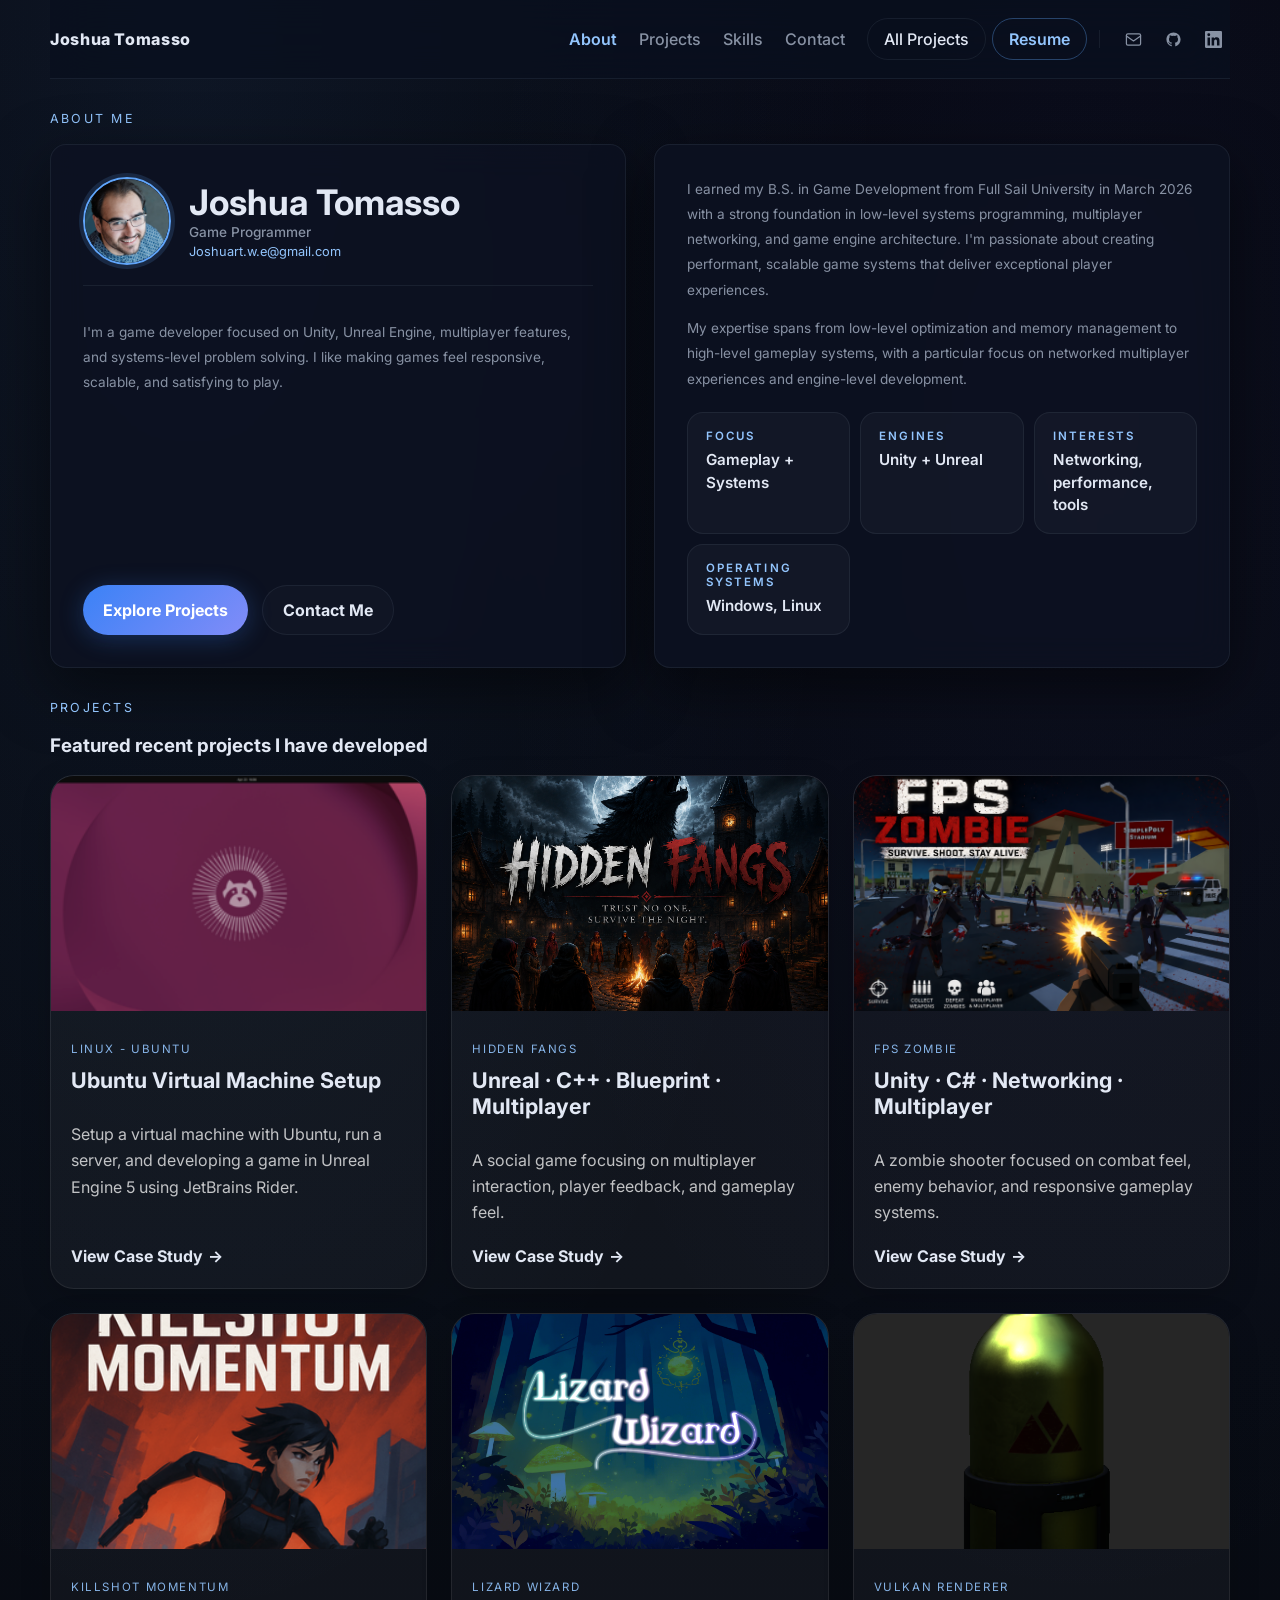
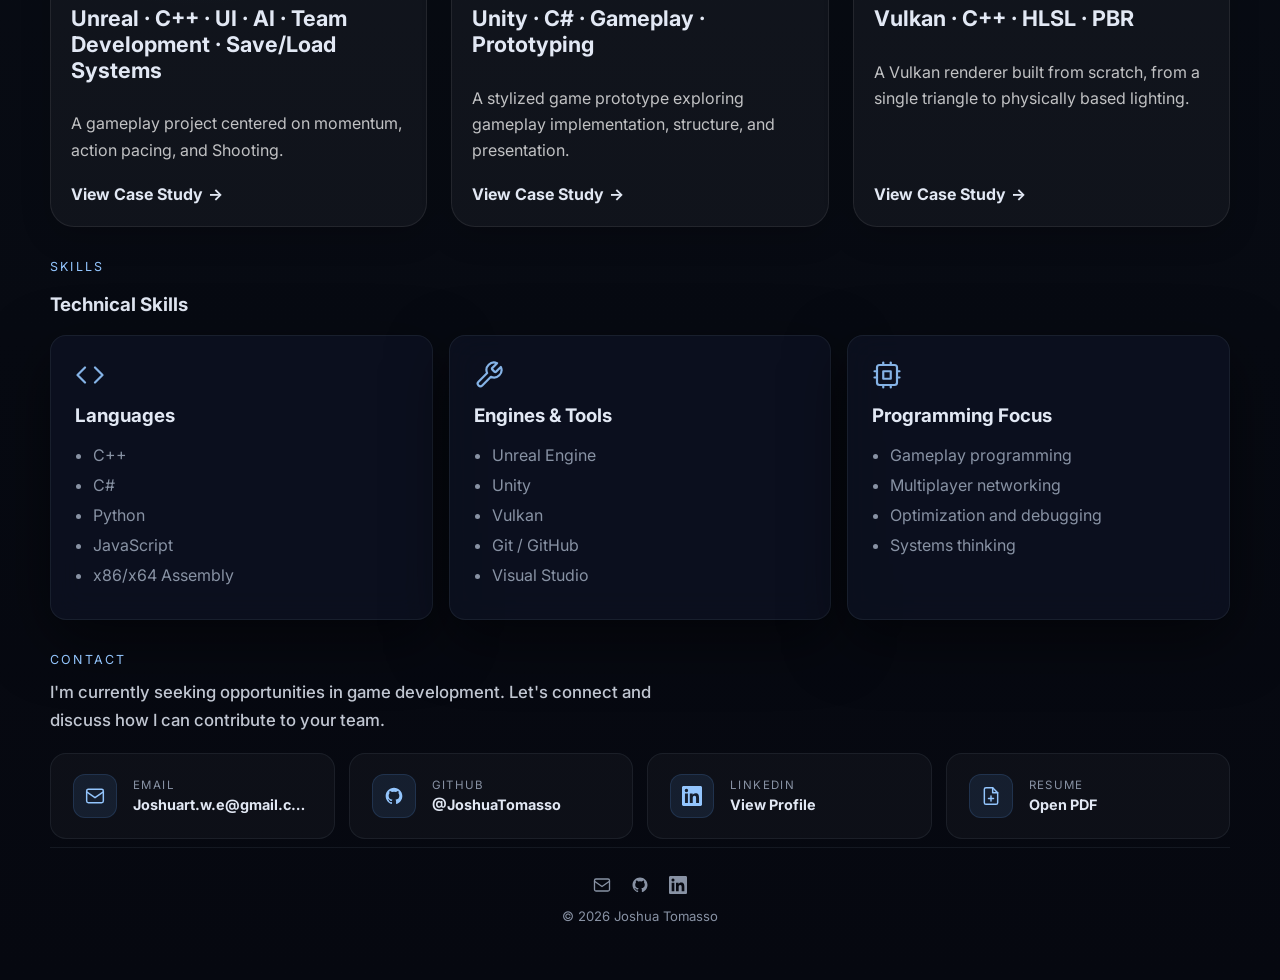
==== index.html @ 50a00159 "FPS Zombie Tag Fix" ====
<!DOCTYPE html>
<html lang="en">
<head>
  <meta charset="UTF-8" />
  <meta name="viewport" content="width=device-width, initial-scale=1.0" />
  <meta name="description" content="Joshua Tomasso — gameplay programmer focused on Unity, Unreal, multiplayer systems, and low-level game development." />
  <title>Joshua Tomasso | Game Programmer</title>
  <link rel="preconnect" href="https://fonts.googleapis.com">
  <link rel="preconnect" href="https://fonts.gstatic.com" crossorigin>
  <link href="https://fonts.googleapis.com/css2?family=Inter:wght@400;500;600;700;800&display=swap" rel="stylesheet">
  <link rel="stylesheet" href="style.css" />
</head>
<body>
  <div class="site-shell">
    <header class="topbar">
      <a class="brand" href="index.html">Joshua Tomasso</a>
      <button class="menu-toggle" type="button" aria-label="Open navigation" aria-expanded="false">☰</button>
      <div class="topbar-right">
        <nav class="nav" aria-label="Main navigation">
          <a href="#about">About</a>
          <a href="#projects">Projects</a>
          <a href="#skills">Skills</a>
          <a href="#contact">Contact</a>
          <a class="nav-pill" href="projects/index.html">All Projects</a>
        </nav>
        <button class="nav-pill resume-btn" id="resume-btn" type="button">Resume</button>
        <div class="topbar-divider"></div>
        <div class="topbar-social">
          <a class="topbar-social-link" href="mailto:Joshuart.w.e@gmail.com" aria-label="Email">
            <svg xmlns="http://www.w3.org/2000/svg" viewBox="0 0 24 24" fill="none" stroke="currentColor" stroke-width="1.75" stroke-linecap="round" stroke-linejoin="round"><rect x="2" y="4" width="20" height="16" rx="2"/><path d="m2 7 10 7 10-7"/></svg>
          </a>
          <a class="topbar-social-link" href="https://github.com/JoshuaTomasso" target="_blank" rel="noreferrer" aria-label="GitHub">
            <svg xmlns="http://www.w3.org/2000/svg" viewBox="0 0 24 24" fill="currentColor"><path d="M12 2C6.477 2 2 6.477 2 12c0 4.418 2.865 8.166 6.839 9.489.5.092.682-.217.682-.482 0-.237-.009-.868-.013-1.703-2.782.604-3.369-1.342-3.369-1.342-.454-1.154-1.11-1.462-1.11-1.462-.908-.62.069-.608.069-.608 1.003.07 1.531 1.03 1.531 1.03.892 1.529 2.341 1.087 2.91.832.092-.647.35-1.088.636-1.338-2.22-.253-4.555-1.11-4.555-4.943 0-1.091.39-1.984 1.029-2.683-.103-.253-.446-1.27.098-2.647 0 0 .84-.269 2.75 1.025A9.578 9.578 0 0 1 12 6.836a9.59 9.59 0 0 1 2.504.337c1.909-1.294 2.747-1.025 2.747-1.025.546 1.377.203 2.394.1 2.647.64.699 1.028 1.592 1.028 2.683 0 3.842-2.339 4.687-4.566 4.935.359.309.678.919.678 1.852 0 1.336-.012 2.415-.012 2.743 0 .267.18.579.688.481C19.138 20.163 22 16.418 22 12c0-5.523-4.477-10-10-10z"/></svg>
          </a>
          <a class="topbar-social-link" href="https://linkedin.com/in/joshua-tomasso-b73726334" target="_blank" rel="noreferrer" aria-label="LinkedIn">
            <svg xmlns="http://www.w3.org/2000/svg" viewBox="0 0 24 24" fill="currentColor"><path d="M20.447 20.452h-3.554v-5.569c0-1.328-.027-3.037-1.852-3.037-1.853 0-2.136 1.445-2.136 2.939v5.667H9.351V9h3.414v1.561h.046c.477-.9 1.637-1.85 3.37-1.85 3.601 0 4.267 2.37 4.267 5.455v6.286zM5.337 7.433a2.062 2.062 0 0 1-2.063-2.065 2.064 2.064 0 1 1 2.063 2.065zm1.782 13.019H3.555V9h3.564v11.452zM22.225 0H1.771C.792 0 0 .774 0 1.729v20.542C0 23.227.792 24 1.771 24h20.451C23.2 24 24 23.227 24 22.271V1.729C24 .774 23.2 0 22.222 0h.003z"/></svg>
          </a>
        </div>
      </div>
    </header>

    <main>
          
    <section class="section" id="about">
      <div class="section-heading reveal">
        <p class="eyebrow">About Me</p>
      </div>

      <div class="intro-grid">
      <div class="hero-copy reveal">
        <div class="about-identity">
          <img
            src="Images/portfolioPic_jtomasso.png"
            alt="Joshua Tomasso"
            class="about-photo"
          />
          <div class="about-name">
            <h1>Joshua Tomasso</h1>
            <p class="about-title">Game Programmer</p>
            <a class="about-email" href="mailto:Joshuart.w.e@gmail.com">Joshuart.w.e@gmail.com</a>
          </div>
        </div>

        <p class="hero-text">
          I'm a game developer focused on Unity, Unreal Engine,
          multiplayer features, and systems-level problem solving. I like making
          games feel responsive, scalable, and satisfying to play.
        </p>

        <div class="hero-actions">
          <a class="button button-primary" href="projects/index.html">Explore Projects</a>
          <a class="button button-secondary" href="#contact">Contact Me</a>
        </div>
      </div>

      <div class="intro-card reveal reveal-delay-1">
          <p>
              I earned my B.S. in Game Development from Full Sail University in March 2026
              with a strong foundation in low-level systems programming,
              multiplayer networking, and game engine architecture. I'm 
              passionate about creating performant, scalable game systems
              that deliver exceptional player experiences.
          </p>

        <p>
          My expertise spans from low-level optimization and memory management to
          high-level gameplay systems, with a particular focus on networked
          multiplayer experiences and engine-level development.
        </p>

        <div class="stats-grid">
            <div class="hero-stat">
                <span>Focus</span>
                <strong>Gameplay + Systems</strong>
            </div>
            <div class="hero-stat">
                <span>Engines</span>
                <strong>Unity + Unreal</strong>
            </div>
            <div class="hero-stat">
                <span>Interests</span>
                <strong>Networking, performance, tools</strong>
            </div>
            <div class="hero-stat">
                <span>Operating Systems</span>
                <strong>Windows, Linux</strong>
            </div>
        </div>
      </div>
      </div>
    </section>

<section class="section" id="projects">
  <div class="section-heading reveal">
    <p class="eyebrow">Projects</p>
    <h3>Featured recent projects I have developed</h3>
  </div>

  <div class="project-card-grid">
      <article class="project-card reveal reveal-delay-3">
          <a class="project-card-image" href="projects/Linux.html">
              <img src="Images/Ubuntu_desktop.png" alt="Linux project preview">
          </a>

          <div class="project-card-body">
              <p class="project-card-kicker">Linux - Ubuntu</p>
              <h3><a href="projects/Linux.html">Ubuntu Virtual Machine Setup</a></h3>
              <p>
                  Setup a virtual machine with Ubuntu, run a server, and developing a game in Unreal Engine 5 using JetBrains Rider.
              </p>

              <div class="project-card-actions">
                  <a class="text-link" href="projects/Linux.html">View Case Study</a>
              </div>
          </div>
      </article>
      <article class="project-card reveal reveal-delay-3">
          <a class="project-card-image" href="projects/hidden-fangs.html">
              <img src="Images/HiddenFang_CoverImage.png" alt="Hidden Fangs project preview">
          </a>

          <div class="project-card-body">
              <p class="project-card-kicker">Hidden Fangs</p>
              <h3><a href="projects/hidden-fangs.html">Unreal · C++ · Blueprint · Multiplayer</a></h3>
              <p>
                  A social game focusing on multiplayer interaction, player feedback, and gameplay feel.
              </p>

              <div class="project-card-actions">
                  <a class="text-link" href="projects/hidden-fangs.html">View Case Study</a>
              </div>
          </div>
      </article>
      <article class="project-card reveal">
          <a class="project-card-image" href="projects/fpszombie.html">
              <img src="../Images/FPSZombie.png"
                   data-still="../Images/FPSZombie.png"
                   data-gif="../Images/FPSZombieGameplayGif.gif"
                   alt="FPS Zombie project preview"
                   class="hover-gif">
          </a>

          <div class="project-card-body">
              <p class="project-card-kicker">FPS Zombie</p>
              <h3><a href="projects/fpszombie.html">Unity · C# · Networking · Multiplayer</a></h3>
              <p>
                  A zombie shooter focused on combat feel, enemy behavior, and responsive gameplay systems.
              </p>

              <div class="project-card-actions">
                  <a class="text-link" href="projects/fpszombie.html">View Case Study</a>
              </div>
          </div>
      </article>

      <article class="project-card reveal reveal-delay-1">
          <a class="project-card-image" href="projects/killshot-momentum.html">
              <img src="../Images/KillshotMomentum.png"
                   data-still="../Images/KillshotMomentum.png"
                   data-gif="../Images/KillshotMomentumGameplayGif.gif"
                   alt="Killshot Momentum project preview"
                   class="hover-gif">
          </a>
          <div class="project-card-body">
              <p class="project-card-kicker">Killshot Momentum</p>
              <h3><a href="projects/killshot-momentum.html">Unreal · C++ · UI · AI · Team Development · Save/Load Systems</a></h3>
              <p>
                  A gameplay project centered on momentum, action pacing, and Shooting.
              </p>

              <div class="project-card-actions">
                  <a class="text-link" href="projects/killshot-momentum.html">View Case Study</a>
              </div>
          </div>
      </article>
      <article class="project-card reveal reveal-delay-2">
          <a class="project-card-image" href="projects/lizard-wizard.html">
              <img src="../Images/LizardWizard.png"
                   data-still="../Images/LizardWizard.png"
                   data-gif="../Images/LizardWizardGameplayGif.gif"
                   alt="Lizard Wizard project preview"
                   class="hover-gif">
          </a>

          <div class="project-card-body">
              <p class="project-card-kicker">Lizard Wizard</p>
              <h3><a href="projects/lizard-wizard.html">Unity · C# · Gameplay · Prototyping</a></h3>
              <p>
                  A stylized game prototype exploring gameplay implementation, structure, and presentation.
              </p>

              <div class="project-card-actions">
                  <a class="text-link" href="projects/lizard-wizard.html">View Case Study</a>
              </div>
          </div>
      </article>

      <article class="project-card reveal reveal-delay-2">
          <a class="project-card-image" href="projects/3DCC.html">
              <img src="../Images/3DCC.png"
                   data-still="../Images/3DCC.png"
                   alt="Vulkan Renderer project preview"
                   class="hover-gif">
          </a>

          <div class="project-card-body">
              <p class="project-card-kicker">Vulkan Renderer</p>
              <h3><a href="projects/3DCC.html">Vulkan · C++ · HLSL · PBR</a></h3>
              <p>
                  A Vulkan renderer built from scratch, from a single triangle to physically based lighting.
              </p>

              <div class="project-card-actions">
                  <a class="text-link" href="projects/3DCC.html">View Case Study</a>
              </div>
          </div>
      </article>
  </div>
</section>

      <section class="section" id="skills">
        <div class="section-heading reveal">
          <p class="eyebrow">Skills</p>
          <h3>Technical Skills</h3>
        </div>

        <div class="skill-grid">
          <article class="skill-card reveal">
            <svg class="skill-card-icon" xmlns="http://www.w3.org/2000/svg" viewBox="0 0 24 24" fill="none" stroke="currentColor" stroke-width="1.75" stroke-linecap="round" stroke-linejoin="round"><polyline points="16 18 22 12 16 6"/><polyline points="8 6 2 12 8 18"/></svg>
            <h3>Languages</h3>
            <ul>
              <li>C++</li>
              <li>C#</li>
              <li>Python</li>
              <li>JavaScript</li>
              <li>x86/x64 Assembly</li>
            </ul>
          </article>
          <article class="skill-card reveal reveal-delay-1"><svg class="skill-card-icon" xmlns="http://www.w3.org/2000/svg" viewBox="0 0 24 24" fill="none" stroke="currentColor" stroke-width="1.75" stroke-linecap="round" stroke-linejoin="round"><path d="M14.7 6.3a1 1 0 0 0 0 1.4l1.6 1.6a1 1 0 0 0 1.4 0l3.77-3.77a6 6 0 0 1-7.94 7.94l-6.91 6.91a2.12 2.12 0 0 1-3-3l6.91-6.91a6 6 0 0 1 7.94-7.94l-3.76 3.76z"/></svg>            <h3>Engines & Tools</h3>
            <ul>
              <li>Unreal Engine</li>
              <li>Unity</li>
              <li>Vulkan</li>
              <li>Git / GitHub</li>
              <li>Visual Studio</li>
            </ul>
          </article>
          <article class="skill-card reveal reveal-delay-2">
            <svg class="skill-card-icon" xmlns="http://www.w3.org/2000/svg" viewBox="0 0 24 24" fill="none" stroke="currentColor" stroke-width="1.75" stroke-linecap="round" stroke-linejoin="round"><rect x="4" y="4" width="16" height="16" rx="2"/><rect x="9" y="9" width="6" height="6"/><line x1="9" y1="2" x2="9" y2="4"/><line x1="15" y1="2" x2="15" y2="4"/><line x1="9" y1="20" x2="9" y2="22"/><line x1="15" y1="20" x2="15" y2="22"/><line x1="20" y1="9" x2="22" y2="9"/><line x1="20" y1="14" x2="22" y2="14"/><line x1="2" y1="9" x2="4" y2="9"/><line x1="2" y1="14" x2="4" y2="14"/></svg>
            <h3>Programming Focus</h3>
            <ul>
              <li>Gameplay programming</li>
              <li>Multiplayer networking</li>
              <li>Optimization and debugging</li>
              <li>Systems thinking</li>
            </ul>
          </article>
        </div>
      </section>

      <section class="section contact-panel" id="contact">
        <div class="section-heading reveal">
          <p class="eyebrow">Contact</p>
          <p class="contact-tagline">I'm currently seeking opportunities in game development. Let's connect and discuss how I can contribute to your team.</p>
        </div>
        <div class="contact-grid reveal reveal-delay-1">
          <a class="contact-card" href="mailto:Joshuart.w.e@gmail.com">
            <div class="contact-icon-wrap">
              <svg class="contact-icon" xmlns="http://www.w3.org/2000/svg" viewBox="0 0 24 24" fill="none" stroke="currentColor" stroke-width="1.75" stroke-linecap="round" stroke-linejoin="round"><rect x="2" y="4" width="20" height="16" rx="2"/><path d="m2 7 10 7 10-7"/></svg>
            </div>
            <div class="contact-card-text">
              <span>Email</span>
              <strong>Joshuart.w.e@gmail.com</strong>
            </div>
          </a>
          <a class="contact-card" href="https://github.com/JoshuaTomasso" target="_blank" rel="noreferrer">
            <div class="contact-icon-wrap">
              <svg class="contact-icon" xmlns="http://www.w3.org/2000/svg" viewBox="0 0 24 24" fill="currentColor"><path d="M12 2C6.477 2 2 6.477 2 12c0 4.418 2.865 8.166 6.839 9.489.5.092.682-.217.682-.482 0-.237-.009-.868-.013-1.703-2.782.604-3.369-1.342-3.369-1.342-.454-1.154-1.11-1.462-1.11-1.462-.908-.62.069-.608.069-.608 1.003.07 1.531 1.03 1.531 1.03.892 1.529 2.341 1.087 2.91.832.092-.647.35-1.088.636-1.338-2.22-.253-4.555-1.11-4.555-4.943 0-1.091.39-1.984 1.029-2.683-.103-.253-.446-1.27.098-2.647 0 0 .84-.269 2.75 1.025A9.578 9.578 0 0 1 12 6.836a9.59 9.59 0 0 1 2.504.337c1.909-1.294 2.747-1.025 2.747-1.025.546 1.377.203 2.394.1 2.647.64.699 1.028 1.592 1.028 2.683 0 3.842-2.339 4.687-4.566 4.935.359.309.678.919.678 1.852 0 1.336-.012 2.415-.012 2.743 0 .267.18.579.688.481C19.138 20.163 22 16.418 22 12c0-5.523-4.477-10-10-10z"/></svg>
            </div>
            <div class="contact-card-text">
              <span>GitHub</span>
              <strong>@JoshuaTomasso</strong>
            </div>
          </a>
          <a class="contact-card" href="https://linkedin.com/in/joshua-tomasso-b73726334" target="_blank" rel="noreferrer">
            <div class="contact-icon-wrap">
              <svg class="contact-icon" xmlns="http://www.w3.org/2000/svg" viewBox="0 0 24 24" fill="currentColor"><path d="M20.447 20.452h-3.554v-5.569c0-1.328-.027-3.037-1.852-3.037-1.853 0-2.136 1.445-2.136 2.939v5.667H9.351V9h3.414v1.561h.046c.477-.9 1.637-1.85 3.37-1.85 3.601 0 4.267 2.37 4.267 5.455v6.286zM5.337 7.433a2.062 2.062 0 0 1-2.063-2.065 2.064 2.064 0 1 1 2.063 2.065zm1.782 13.019H3.555V9h3.564v11.452zM22.225 0H1.771C.792 0 0 .774 0 1.729v20.542C0 23.227.792 24 1.771 24h20.451C23.2 24 24 23.227 24 22.271V1.729C24 .774 23.2 0 22.222 0h.003z"/></svg>
            </div>
            <div class="contact-card-text">
              <span>LinkedIn</span>
              <strong>View Profile</strong>
            </div>
          </a>
          <a class="contact-card" href="Resume.pdf" target="_blank" rel="noreferrer">
            <div class="contact-icon-wrap">
              <svg class="contact-icon" xmlns="http://www.w3.org/2000/svg" viewBox="0 0 24 24" fill="none" stroke="currentColor" stroke-width="1.75" stroke-linecap="round" stroke-linejoin="round"><path d="M14 2H6a2 2 0 0 0-2 2v16a2 2 0 0 0 2 2h12a2 2 0 0 0 2-2V8z"/><polyline points="14 2 14 8 20 8"/><line x1="12" y1="18" x2="12" y2="12"/><line x1="9" y1="15" x2="15" y2="15"/></svg>
            </div>
            <div class="contact-card-text">
              <span>Resume</span>
              <strong>Open PDF</strong>
            </div>
          </a>
        </div>
      </section>
    </main>

    <footer class="footer">
      <div class="footer-links">
        <a class="footer-link" href="mailto:Joshuart.w.e@gmail.com" aria-label="Email">
          <svg xmlns="http://www.w3.org/2000/svg" viewBox="0 0 24 24" fill="none" stroke="currentColor" stroke-width="1.75" stroke-linecap="round" stroke-linejoin="round"><rect x="2" y="4" width="20" height="16" rx="2"/><path d="m2 7 10 7 10-7"/></svg>
        </a>
        <a class="footer-link" href="https://github.com/JoshuaTomasso" target="_blank" rel="noreferrer" aria-label="GitHub">
          <svg xmlns="http://www.w3.org/2000/svg" viewBox="0 0 24 24" fill="currentColor"><path d="M12 2C6.477 2 2 6.477 2 12c0 4.418 2.865 8.166 6.839 9.489.5.092.682-.217.682-.482 0-.237-.009-.868-.013-1.703-2.782.604-3.369-1.342-3.369-1.342-.454-1.154-1.11-1.462-1.11-1.462-.908-.62.069-.608.069-.608 1.003.07 1.531 1.03 1.531 1.03.892 1.529 2.341 1.087 2.91.832.092-.647.35-1.088.636-1.338-2.22-.253-4.555-1.11-4.555-4.943 0-1.091.39-1.984 1.029-2.683-.103-.253-.446-1.27.098-2.647 0 0 .84-.269 2.75 1.025A9.578 9.578 0 0 1 12 6.836a9.59 9.59 0 0 1 2.504.337c1.909-1.294 2.747-1.025 2.747-1.025.546 1.377.203 2.394.1 2.647.64.699 1.028 1.592 1.028 2.683 0 3.842-2.339 4.687-4.566 4.935.359.309.678.919.678 1.852 0 1.336-.012 2.415-.012 2.743 0 .267.18.579.688.481C19.138 20.163 22 16.418 22 12c0-5.523-4.477-10-10-10z"/></svg>
        </a>
        <a class="footer-link" href="https://linkedin.com/in/joshua-tomasso-b73726334" target="_blank" rel="noreferrer" aria-label="LinkedIn">
          <svg xmlns="http://www.w3.org/2000/svg" viewBox="0 0 24 24" fill="currentColor"><path d="M20.447 20.452h-3.554v-5.569c0-1.328-.027-3.037-1.852-3.037-1.853 0-2.136 1.445-2.136 2.939v5.667H9.351V9h3.414v1.561h.046c.477-.9 1.637-1.85 3.37-1.85 3.601 0 4.267 2.37 4.267 5.455v6.286zM5.337 7.433a2.062 2.062 0 0 1-2.063-2.065 2.064 2.064 0 1 1 2.063 2.065zm1.782 13.019H3.555V9h3.564v11.452zM22.225 0H1.771C.792 0 0 .774 0 1.729v20.542C0 23.227.792 24 1.771 24h20.451C23.2 24 24 23.227 24 22.271V1.729C24 .774 23.2 0 22.222 0h.003z"/></svg>
        </a>
      </div>
      <p>© 2026 Joshua Tomasso</p>
    </footer>
  </div>

  <div class="project-modal-overlay" id="project-modal-overlay" role="dialog" aria-modal="true" aria-label="Project details">
    <div class="project-modal" id="project-modal">
      <div class="project-modal-header">
        <button class="project-modal-close" id="project-modal-close" aria-label="Close project details">✕</button>
      </div>
      <iframe class="project-modal-frame" id="project-modal-frame" title="Project details" src="about:blank"></iframe>
    </div>
  </div>

  <script src="script.js"></script>
</body>
</html>
---- style.css ----
:root {
  --bg: #080c14;
  --bg-soft: #0d1220;
  --panel: rgba(13, 18, 34, 0.82);
  --panel-solid: #0d1220;
  --line: rgba(148, 163, 184, 0.10);
  --text: #e2e8f4;
  --muted: #8892a4;
  --accent: #60a5fa;
  --accent-2: #93c5fd;
  --shadow: 0 20px 60px rgba(0, 0, 0, 0.50);
  --radius: 16px;
  --max: 1180px;
}

* { box-sizing: border-box; }
html {
  scroll-behavior: smooth;
  scroll-padding-top: 80px;
}
body {
  margin: 0;
  font-family: 'Inter', system-ui, -apple-system, BlinkMacSystemFont, 'Segoe UI', sans-serif;
  color: var(--text);
  background:
    radial-gradient(ellipse at 15% 0%, rgba(96, 165, 250, 0.09), transparent 45%),
    radial-gradient(ellipse at 85% 15%, rgba(99, 102, 241, 0.06), transparent 40%),
    linear-gradient(180deg, #060810 0%, #080c14 50%, #060810 100%);
}

a { color: inherit; }
img { max-width: 100%; display: block; }
pre {
  white-space: pre-wrap;
  word-break: break-word;
  margin: 0;
  padding: 1rem;
  background: rgba(255,255,255,0.04);
  border: 1px solid var(--line);
  border-radius: 18px;
  color: var(--accent-2);
}

.site-shell {
  width: min(calc(100% - 32px), var(--max));
  margin: 0 auto;
  padding-bottom: 48px;
}

.topbar {
  position: sticky;
  top: 0;
  z-index: 20;
  display: flex;
  align-items: center;
  justify-content: space-between;
  gap: 20px;
  padding: 18px 0;
  background: rgba(9, 16, 31, 0.80);
  backdrop-filter: blur(20px);
  border-bottom: 1px solid var(--line);
}

.topbar-right {
  display: flex;
  align-items: center;
  gap: 6px;
}

.topbar-divider {
  width: 1px;
  height: 18px;
  background: var(--line);
  margin: 0 6px;
}

.topbar-social {
  display: flex;
  align-items: center;
  gap: 6px;
  margin-left: 4px;
}

.topbar-social-link {
  display: flex;
  align-items: center;
  justify-content: center;
  width: 34px;
  height: 34px;
  border-radius: 8px;
  color: var(--muted);
  text-decoration: none;
  transition: color 0.2s ease, background 0.2s ease;
}

.topbar-social-link:hover {
  color: var(--accent-2);
  background: rgba(96, 165, 250, 0.08);
}

.topbar-social-link svg {
  width: 17px;
  height: 17px;
}

.brand {
  font-size: 1rem;
  font-weight: 800;
  text-decoration: none;
  letter-spacing: 0.04em;
}

.nav {
  display: flex;
  align-items: center;
  gap: 22px;
}

.nav a {
  text-decoration: none;
  color: var(--muted);
  font-weight: 500;
}

.nav a:hover { color: var(--text); }
.nav a.is-active {
  color: var(--accent-2);
  font-weight: 600;
}

.nav-pill,
.button,
.contact-card,
.project-list-card,
.text-link,
.back-link {
  transition: transform 0.2s ease, border-color 0.2s ease, background 0.2s ease, color 0.2s ease;
}

.nav-pill {
  border: 1px solid var(--line);
  padding: 10px 16px;
  border-radius: 999px;
  color: var(--text) !important;
  background: none;
  cursor: pointer;
  font-family: inherit;
  font-size: inherit;
}

.resume-btn {
  border-color: rgba(96, 165, 250, 0.35);
  color: var(--accent-2) !important;
  font-weight: 600;
}

.resume-btn:hover {
  border-color: var(--accent-2) !important;
  background: rgba(96, 165, 250, 0.08) !important;
}

.nav-pill:hover,
.button:hover,
.contact-card:hover,
.project-list-card:hover,
.text-link:hover,
.back-link:hover {
  transform: translateY(-2px);
}

.menu-toggle {
  display: none;
  border: 1px solid var(--line);
  color: var(--text);
  background: rgba(255,255,255,0.03);
  border-radius: 14px;
  padding: 10px 14px;
}

.section,
.project-hero,
.project-layout,
.page-hero,
.cards-grid {
  margin-top: 32px;
}

.hero {
  display: grid;
  grid-template-columns: 1.35fr 0.85fr;
  gap: 28px;
  min-height: 72vh;
  align-items: center;
}

.hero-copy,
.hero-panel,
.intro-card,
.project-feature,
.skill-card,
.project-list-card,
.project-sidebar,
.project-body,
.page-hero,
.cards-grid,
.project-hero,
.project-layout {
  background: var(--panel);
  border: 1px solid var(--line);
  border-radius: var(--radius);
  box-shadow: var(--shadow);
  backdrop-filter: blur(16px);
}

.hero-copy,
.hero-panel,
.intro-card,
.page-hero,
.project-hero,
.project-layout { padding: 32px; }

.hero h1,
.section-heading h2,
.page-hero h1,
.project-hero h1 {
  margin: 0;
  line-height: 1.02;
}

.hero h1 { font-size: clamp(3rem, 8vw, 5.5rem); max-width: 12ch; }
.hero-text,
.page-hero-copy,
.project-copy,
.project-description,
.intro-card p,
.content-block p,
.content-block li {
  color: var(--muted);
  font-size: 0.85rem;
  line-height: 1.85;
}

.eyebrow {
  margin: 0 0 12px;
  text-transform: uppercase;
  letter-spacing: 0.18em;
  font-size: 0.78rem;
  color: var(--accent-2);
}

.hero-actions,
.project-actions,
.tag-row,
.contact-grid,
.skill-grid,
.cards-grid,
.gallery-grid {
  display: flex;
  flex-wrap: wrap;
  gap: 14px;
}

.project-card-grid {
  display: grid;
  grid-template-columns: repeat( auto-fit, minmax(280px, 1fr) );
  gap: 1.5rem;
  align-items: stretch;
}

.project-card {
  display: flex;
  flex-direction: column;
  overflow: hidden;
  border-radius: 24px;
  background: rgba(255, 255, 255, 0.04);
  border: 1px solid rgba(255, 255, 255, 0.08);
  box-shadow: 0 10px 30px rgba(0, 0, 0, 0.18);
  transition: transform 0.25s ease, box-shadow 0.25s ease, border-color 0.25s ease;
  height: 100%;
}

.project-card:hover {
  transform: translateY(-6px);
  box-shadow: 0 18px 48px rgba(0, 0, 0, 0.32);
  border-color: rgba(96, 165, 250, 0.30);
}

.project-card-image {
  display: block;
  aspect-ratio: 16 / 10;
  overflow: hidden;
}

.project-card-image img {
  width: 100%;
  height: 100%;
  object-fit: cover;
  display: block;
  transition: transform 0.35s ease;
}

.project-card:hover .project-card-image img {
  transform: scale(1.04);
}

.project-card-body {
  display: flex;
  flex-direction: column;
  padding: 1.25rem 1.25rem 1.4rem;
  flex: 1;
}

.project-card-kicker {
  font-size: 0.72rem;
  text-transform: uppercase;
  letter-spacing: 0.14em;
  color: var(--accent-2);
  margin-bottom: 0.75rem;
  opacity: 0.9;
}

.project-card-body h3 {
  margin: 0 0 0.65rem;
  font-size: 1.35rem;
  line-height: 1.2;
}

.project-card-body h3 a {
  color: inherit;
  text-decoration: none;
}

.project-card-body p:last-of-type {
  color: rgba(255, 255, 255, 0.74);
  line-height: 1.65;
  margin-bottom: 1.25rem;
}

.project-card-actions {
  margin-top: auto;
}

.text-link {
  color: var(--accent-2);
  text-decoration: none;
  font-weight: 600;
  display: inline-flex;
  align-items: center;
  gap: 5px;
}

.text-link::after {
  content: "\2192";
  display: inline-block;
  transition: transform 0.2s ease;
}

.text-link:hover::after {
  transform: translateX(4px);
}

.button {
  text-decoration: none;
  padding: 14px 20px;
  border-radius: 999px;
  display: inline-flex;
  align-items: center;
  justify-content: center;
  font-weight: 700;
}

.button-primary {
  background: linear-gradient(135deg, #3b82f6 0%, #818cf8 100%);
  color: #ffffff;
  box-shadow: 0 4px 24px rgba(59, 130, 246, 0.28);
}

.button-primary:hover {
  box-shadow: 0 6px 28px rgba(59, 130, 246, 0.42);
}

.button-secondary:hover {
  border-color: rgba(96, 165, 250, 0.40);
  background: rgba(96, 165, 250, 0.06);
}

.button-secondary {
  border: 1px solid var(--line);
  background: rgba(255,255,255,0.02);
}

.hero-panel {
  display: grid;
  gap: 16px;
}

.hero-stat,
.sidebar-card {
  border: 1px solid var(--line);
  border-radius: 16px;
  padding: 16px 18px;
  background: rgba(255,255,255,0.03);
}

.hero-stat span,
.sidebar-card span {
  display: block;
  margin-bottom: 6px;
  font-size: 0.72rem;
  text-transform: uppercase;
  letter-spacing: 0.18em;
  color: var(--accent-2);
  font-weight: 600;
}

.hero-stat strong,
.sidebar-card strong {
  font-size: 0.95rem;
  line-height: 1.5;
  font-weight: 600;
}

.section-heading {
  margin-bottom: 18px;
  max-width: 760px;
}

.section-heading h2 { font-size: clamp(2rem, 4vw, 3.25rem); }
.intro-grid { display: grid; grid-template-columns: 1fr 1fr; gap: 28px; align-items: stretch; }
.intro-card { display: flex; flex-direction: column; }
.intro-card p { margin-top: 0; }
.intro-card p:last-of-type { margin-bottom: 0; }

/* About identity row */
.about-identity {
  display: flex;
  align-items: center;
  gap: 18px;
  margin-bottom: 20px;
  padding-bottom: 20px;
  border-bottom: 1px solid var(--line);
}

.about-photo {
  width: 88px;
  height: 88px;
  border-radius: 50%;
  object-fit: cover;
  object-position: center top;
  border: 2px solid var(--accent);
  box-shadow: 0 0 0 4px rgba(96, 165, 250, 0.15);
  flex-shrink: 0;
}

.about-name {
  display: flex;
  flex-direction: column;
  gap: 2px;
}

.about-title {
  margin: 0;
  font-size: 0.85rem;
  color: var(--muted);
  font-weight: 500;
}

.about-email {
  font-size: 0.8rem;
  color: var(--accent-2);
  text-decoration: none;
  margin-top: 2px;
}

.about-email:hover {
  text-decoration: underline;
}

.hero-copy h1 {
  margin: 0;
  font-size: clamp(1.6rem, 3vw, 2.2rem);
  line-height: 1.1;
}

/* Stats grid — 3-column horizontal */
.stats-grid {
  display: grid;
  grid-template-columns: repeat(3, 1fr);
  gap: 10px;
  margin-top: auto;
  padding-top: 20px;
}

.hero-copy { display: flex; flex-direction: column; }
.hero-copy .hero-text { flex: 1; }

.project-stack { display: grid; gap: 22px; }
.project-feature {
  padding: 22px;
  display: grid;
  grid-template-columns: 1fr 1fr;
  gap: 24px;
  align-items: center;
}
.project-image-link img,
.project-hero-image img,
.project-list-card img {
  border-radius: 20px;
  aspect-ratio: 16 / 10;
  object-fit: cover;
  border: 1px solid var(--line);
}
.project-index {
  margin: 0 0 8px;
  font-size: 0.82rem;
  color: var(--accent-2);
  letter-spacing: 0.18em;
}
.project-info h3,
.project-list-card h2 { margin: 0; font-size: clamp(1.8rem, 3vw, 2.6rem); }
.project-meta { color: var(--accent-2); margin: 10px 0 14px; }
.tag-row span {
  border: 1px solid rgba(96, 165, 250, 0.2);
  border-radius: 999px;
  padding: 6px 14px;
  font-size: 0.8rem;
  font-weight: 600;
  color: var(--accent-2);
  background: rgba(96, 165, 250, 0.06);
  letter-spacing: 0.03em;
}
.text-link,
.back-link {
  text-decoration: none;
  color: var(--text);
  font-weight: 700;
}

.skill-grid {
  display: grid;
  grid-template-columns: repeat(3, minmax(0, 1fr));
  gap: 16px;
}
.skill-card {
  padding: 24px;
  transition: border-color 0.25s ease, transform 0.25s ease;
}

.skill-card:hover {
  border-color: rgba(96, 165, 250, 0.25);
  transform: translateY(-3px);
}
.skill-card h3 { margin-top: 0; }

.skill-card-icon {
  width: 30px;
  height: 30px;
  color: var(--accent-2);
  display: block;
  margin-bottom: 14px;
  opacity: 0.9;
}
.skill-card ul,
.detail-list { padding-left: 18px; margin: 0; }
.skill-card li,
.detail-list li { margin-bottom: 10px; color: var(--muted); }

.contact-grid {
  display: grid;
  grid-template-columns: repeat(4, minmax(0, 1fr));
  gap: 14px;
}
.contact-card,
.project-list-card {
  text-decoration: none;
  border: 1px solid var(--line);
  border-radius: 16px;
  background: rgba(255,255,255,0.03);
  padding: 20px 22px;
}

.contact-card {
  display: flex;
  align-items: center;
  gap: 16px;
  position: relative;
  overflow: hidden;
}

.contact-card::after {
  content: "↗";
  position: absolute;
  top: 14px;
  right: 16px;
  font-size: 0.85rem;
  color: var(--muted);
  opacity: 0;
  transform: translate(-4px, 4px);
  transition: opacity 0.2s ease, transform 0.2s ease;
}

.contact-card:hover::after {
  opacity: 1;
  transform: translate(0, 0);
}

.contact-icon-wrap {
  width: 44px;
  height: 44px;
  border-radius: 12px;
  background: rgba(96, 165, 250, 0.10);
  border: 1px solid rgba(96, 165, 250, 0.15);
  display: flex;
  align-items: center;
  justify-content: center;
  flex-shrink: 0;
  transition: background 0.2s ease, border-color 0.2s ease;
}

.contact-card:hover .contact-icon-wrap {
  background: rgba(96, 165, 250, 0.18);
  border-color: rgba(96, 165, 250, 0.30);
}

.contact-icon {
  display: block;
  width: 20px;
  height: 20px;
  color: var(--accent-2);
  flex-shrink: 0;
}

.contact-card-text {
  flex: 1;
  min-width: 0;
}

.contact-card-text span {
  display: block;
  color: var(--muted);
  font-size: 0.72rem;
  text-transform: uppercase;
  letter-spacing: 0.12em;
  margin-bottom: 4px;
}

.contact-card-text strong {
  display: block;
  font-size: 0.9rem;
  color: var(--text);
  white-space: nowrap;
  overflow: hidden;
  text-overflow: ellipsis;
}

.contact-card:hover {
  border-color: rgba(96, 165, 250, 0.30);
  background: rgba(96, 165, 250, 0.04);
}

.project-list-card:hover {
  border-color: rgba(96, 165, 250, 0.25);
}

.nav-pill:hover {
  border-color: rgba(96, 165, 250, 0.45);
  color: var(--accent-2) !important;
}

.contact-tagline {
  font-size: 1.05rem;
  color: var(--text);
  line-height: 1.65;
  margin: 0;
  max-width: 640px;
  font-weight: 500;
  opacity: 0.85;
}

.footer {
  padding: 28px 0 8px;
  color: var(--muted);
  text-align: center;
  display: flex;
  flex-direction: column;
  align-items: center;
  gap: 14px;
  border-top: 1px solid var(--line);
  margin-top: 8px;
}

.footer p {
  margin: 0;
  font-size: 0.82rem;
}

.footer-links {
  display: flex;
  align-items: center;
  gap: 20px;
}

.footer-link {
  color: var(--muted);
  display: flex;
  align-items: center;
  text-decoration: none;
  transition: color 0.2s ease, transform 0.2s ease;
}

.footer-link:hover {
  color: var(--accent-2);
  transform: translateY(-2px);
}

.footer-link svg {
  width: 18px;
  height: 18px;
}

.inner-page-shell { width: min(calc(100% - 32px), 1080px); }
.topbar-inner { position: static; }
.page-hero { max-width: 900px; }
.cards-grid { display: grid; grid-template-columns: repeat(3, minmax(0, 1fr)); gap: 20px; }
.project-list-card { display: grid; gap: 16px; }
.project-list-card p:last-child { color: var(--muted); }

/* ── All-Projects page ───────────────────────────────────── */
.projects-hero {
  padding: 40px 0 32px;
  max-width: 640px;
}
.projects-hero h1 {
  margin: 8px 0 12px;
  font-size: clamp(2rem, 4vw, 2.8rem);
  line-height: 1.1;
  letter-spacing: -0.02em;
}
.projects-hero-copy {
  color: var(--muted);
  font-size: 0.95rem;
  line-height: 1.75;
  margin: 0;
}

.project-card-list {
  display: flex;
  flex-direction: column;
  gap: 20px;
  padding-bottom: 48px;
}

.project-list-card-v2 {
  display: grid;
  grid-template-columns: 380px 1fr;
  gap: 0;
  text-decoration: none;
  color: inherit;
  border: 1px solid var(--line);
  border-radius: 22px;
  background: var(--panel);
  box-shadow: var(--shadow);
  backdrop-filter: blur(16px);
  overflow: hidden;
  transition: border-color 0.25s ease, transform 0.25s ease, box-shadow 0.25s ease;
}
.project-list-card-v2:hover {
  border-color: rgba(96, 165, 250, 0.30);
  transform: translateY(-3px);
  box-shadow: 0 28px 70px rgba(0,0,0,0.42);
}

.plc-image {
  overflow: hidden;
  flex-shrink: 0;
}
.plc-image img {
  width: 100%;
  height: 100%;
  object-fit: cover;
  display: block;
  transition: transform 0.4s ease;
  border-radius: 0;
  border: 0;
  aspect-ratio: unset;
}
.plc-image img {
  pointer-events: auto;
}
.project-list-card-v2:hover .plc-image img {
  transform: scale(1.04);
}

.plc-body {
  padding: 32px 36px;
  display: flex;
  flex-direction: column;
  justify-content: center;
  gap: 0;
}
.plc-body .eyebrow { margin-bottom: 8px; }
.plc-body h2 {
  margin: 0 0 14px;
  font-size: clamp(1.4rem, 2.5vw, 1.9rem);
  line-height: 1.1;
  letter-spacing: -0.02em;
  color: var(--text);
}
.plc-desc {
  color: var(--muted);
  font-size: 0.9rem;
  line-height: 1.8;
  margin: 0 0 18px;
  max-width: 58ch;
}
.plc-tags {
  display: flex;
  flex-wrap: wrap;
  gap: 8px;
  margin-bottom: 24px;
}
.plc-tags span {
  border: 1px solid rgba(96, 165, 250, 0.2);
  border-radius: 999px;
  padding: 4px 12px;
  font-size: 0.77rem;
  font-weight: 600;
  color: var(--accent-2);
  background: rgba(96, 165, 250, 0.06);
  letter-spacing: 0.03em;
}
.plc-cta {
  display: inline-flex;
  align-items: center;
  gap: 6px;
  font-size: 0.88rem;
  font-weight: 700;
  color: var(--accent-2);
  transition: gap 0.2s ease;
}
.project-list-card-v2:hover .plc-cta { gap: 10px; }

@media (max-width: 820px) {
  .project-list-card-v2 { grid-template-columns: 1fr; }
  .plc-image { max-height: 220px; }
  .plc-body { padding: 24px; }
}

.project-page > .back-link {
  display: inline-flex;
  align-items: center;
  gap: 6px;
  margin: 20px 0 14px;
  font-size: 0.85rem;
  font-weight: 600;
  color: var(--muted);
  text-decoration: none;
  transition: color 0.2s ease, gap 0.2s ease;
  letter-spacing: 0.02em;
}
.project-page > .back-link:hover { color: var(--accent-2); gap: 10px; }

.project-hero {
  display: grid;
  grid-template-columns: 1.1fr 0.9fr;
  gap: 28px;
  align-items: center;
}
.project-layout {
  display: grid;
  grid-template-columns: 260px 1fr;
  gap: 24px;
}
.project-sidebar,
.project-body { padding: 0; background: transparent; border: 0; box-shadow: none; backdrop-filter: none; }
.project-body { display: grid; gap: 20px; }
.project-body-full { display: grid; gap: 22px; margin-top: 24px; }
.project-hero h1 { font-size: clamp(1.75rem, 3.5vw, 2.4rem); }
.page-hero-copy {
  font-size: 0.88rem !important;
  line-height: 1.75 !important;
  color: var(--muted);
  margin: 14px 0 20px;
  max-width: 52ch;
}
.content-block {
  border: 1px solid var(--line);
  background: var(--panel);
  border-radius: 22px;
  padding: 32px;
  box-shadow: var(--shadow);
}
.content-block h2 { margin-top: 0; margin-bottom: 16px; font-size: 1.3rem; letter-spacing: -0.01em; }
.content-block h3 { margin-top: 32px; margin-bottom: 12px; font-size: 0.95rem; color: var(--text); }
.gallery-grid {
  display: grid;
  grid-template-columns: repeat(3, minmax(0, 1fr));
  gap: 16px;
}
.gallery-grid img,
.gallery-placeholder {
  min-height: 200px;
  border-radius: 18px;
  border: 1px solid var(--line);
  background: rgba(255,255,255,0.03);
}
.project-media {
  margin-top: 16px;
  display: flex;
  gap: 8px;
  align-items: flex-start;
}
.project-media img,
.project-media video {
  display: block;
  flex: 1 1 0;
  min-width: 0;
  width: 0;
  height: auto;
  border-radius: 12px;
  border: 1px solid var(--line);
  transition: opacity 0.15s;
}
.project-media img { cursor: zoom-in; }
.project-media img:hover,
.project-media video:hover { opacity: 0.88; }
.project-media--third { max-width: calc(33.333% - 6px); margin-left: auto; margin-right: auto; }
.project-media--grid {
  display: grid;
  grid-template-columns: repeat(3, 1fr);
  gap: 8px;
  flex: none;
  width: 100%;
}
.project-media--grid img,
.project-media--grid video {
  width: 100%;
  flex: none;
}
/* Stack modifier: vertical column inside the right-side media area */
.project-media--stack {
  flex-direction: column;
  gap: 12px;
}
.project-media--stack > img,
.project-media--stack > video {
  width: 100%;
  flex: none;
}
.project-media--stack .project-media--grid {
  width: 100%;
  flex: none;
}
.project-media--stack .project-media-video-ratio {
  width: 100%;
  flex: none;
}
.project-media-video {
  margin-top: 12px;
  width: 60%;
  margin-left: auto;
  margin-right: auto;
}
.project-media-video figcaption {
  margin-top: 8px;
  text-align: center;
  font-size: 0.8rem;
  color: var(--text-muted, #888);
  font-style: italic;
}
.project-media-video-ratio {
  position: relative;
  padding-bottom: 56.25%;
  height: 0;
  border-radius: 12px;
  overflow: hidden;
  border: 1px solid var(--line);
}
.project-media-video-ratio iframe {
  position: absolute;
  inset: 0;
  width: 100%;
  height: 100%;
  border: none;
}
.project-media--solo-video { justify-content: center; }
.project-media--solo-video video { flex: 0 0 50%; width: 50%; }

/* ── Image Lightbox ────────────────────────────────────────────── */
.img-lightbox {
  position: fixed;
  inset: 0;
  z-index: 9000;
  background: rgba(0,0,0,0.85);
  display: flex;
  align-items: center;
  justify-content: center;
  padding: 24px;
  opacity: 0;
  pointer-events: none;
  transition: opacity 0.2s;
  cursor: zoom-out;
}
.img-lightbox.is-open {
  opacity: 1;
  pointer-events: all;
}
.img-lightbox img {
  max-width: min(90vw, 1200px);
  max-height: 90vh;
  width: auto;
  height: auto;
  border-radius: 10px;
  box-shadow: 0 24px 80px rgba(0,0,0,0.6);
  display: block;
}
.img-lightbox-close {
  position: absolute;
  top: 20px;
  right: 24px;
  background: rgba(255,255,255,0.1);
  border: 1px solid rgba(255,255,255,0.2);
  color: #fff;
  font-size: 1.2rem;
  line-height: 1;
  width: 36px;
  height: 36px;
  border-radius: 50%;
  cursor: pointer;
  display: flex;
  align-items: center;
  justify-content: center;
  transition: background 0.15s;
}
.img-lightbox-close:hover { background: rgba(255,255,255,0.2); }
.gallery-placeholder,
.video-placeholder {
  display: grid;
  place-items: center;
  text-align: center;
  color: var(--muted);
  padding: 24px;
}
.video-placeholder {
  border: 1px solid var(--line);
  border-radius: 20px;
  background: rgba(255,255,255,0.03);
  gap: 14px;
}
.sidebar-links { display: flex; flex-direction: column; gap: 12px; }
.sidebar-links a {
  color: var(--accent-2);
  text-decoration: none;
  font-weight: 700;
  font-size: 0.9rem;
  transition: opacity 0.2s ease;
}
.sidebar-links a:hover { opacity: 0.75; }

.controls-table {
  width: 100%;
  border-collapse: collapse;
  margin: 16px 0 24px;
  font-size: 0.92rem;
}
.controls-table th,
.controls-table td {
  text-align: left;
  padding: 10px 14px;
  border-bottom: 1px solid var(--line);
}
.controls-table thead th {
  color: var(--muted);
  font-weight: 600;
  font-size: 0.8rem;
  text-transform: uppercase;
  letter-spacing: 0.06em;
}
.controls-table tbody tr:last-child td { border-bottom: none; }
.controls-table td:last-child { font-weight: 600; }
.controls-table tbody tr:hover td { background: rgba(96, 165, 250, 0.04); }

code {
  font-family: 'SFMono-Regular', Consolas, 'Liberation Mono', Menlo, monospace;
  font-size: 0.82em;
  background: rgba(96, 165, 250, 0.10);
  color: var(--accent-2);
  border: 1px solid rgba(96, 165, 250, 0.18);
  border-radius: 5px;
  padding: 2px 6px;
}

ol.detail-list {
  list-style: none;
  counter-reset: step-counter;
  padding-left: 0;
}
ol.detail-list li {
  counter-increment: step-counter;
  padding-left: 32px;
  position: relative;
  margin-bottom: 10px;
}
ol.detail-list li::before {
  content: counter(step-counter);
  position: absolute;
  left: 0;
  top: 0;
  width: 22px;
  height: 22px;
  border-radius: 50%;
  background: rgba(96, 165, 250, 0.12);
  border: 1px solid rgba(96, 165, 250, 0.25);
  color: var(--accent-2);
  font-size: 0.72rem;
  font-weight: 700;
  display: flex;
  align-items: center;
  justify-content: center;
  line-height: 1;
}

.worked-on-item {
  padding-top: 16px;
  padding-bottom: 16px;
  border-bottom: 1px solid var(--line);
}
.worked-on-item:first-child { padding-top: 0; }
.worked-on-item:last-child { border-bottom: none; padding-bottom: 0; }
/* Side-by-side layout when media is present */
.worked-on-item:has(.project-media) {
  display: grid;
  grid-template-columns: 1fr 40%;
  column-gap: 28px;
  align-items: start;
}
.worked-on-item:has(.project-media) > *:not(.project-media) { grid-column: 1; }
.worked-on-item:has(.project-media) > .project-media {
  grid-column: 2;
  grid-row: 1 / span 10;
  margin-top: 0;
  max-width: none;
  align-self: start;
  position: sticky;
  top: 20px;
}
/* Reset modifier constraints inside the grid */
.worked-on-item:has(.project-media) > .project-media.project-media--third {
  max-width: none;
  margin-left: 0;
  margin-right: 0;
}
.worked-on-item:has(.project-media) > .project-media.project-media--solo-video {
  justify-content: flex-start;
}
.worked-on-item:has(.project-media) > .project-media.project-media--solo-video video {
  flex: 1 1 0;
  width: 0;
}
@media (max-width: 680px) {
  .worked-on-item:has(.project-media) {
    grid-template-columns: 1fr;
  }
  .worked-on-item:has(.project-media) > .project-media {
    grid-column: 1;
    grid-row: auto;
    position: static;
  }
}
.worked-on-item h3 {
  margin-top: 0;
  margin-bottom: 12px;
  font-size: 1.08rem;
  padding-left: 14px;
  border-left: 3px solid var(--accent);
  line-height: 1.4;
}
.worked-on-item > p { margin-top: 0; margin-bottom: 12px; }
.worked-on-item .gallery-placeholder { min-height: 160px; margin-top: 16px; }

.why-it-matters {
  margin-top: 14px;
  padding: 12px 16px;
  border-left: 3px solid rgba(96, 165, 250, 0.40);
  background: rgba(96, 165, 250, 0.05);
  border-radius: 0 10px 10px 0;
  color: var(--accent-2) !important;
  font-size: 0.88rem !important;
  font-style: italic;
  line-height: 1.7 !important;
}

.reveal {
  opacity: 0;
  transform: translateY(20px);
  transition: opacity 0.7s ease, transform 0.7s ease;
}
.reveal.revealed { opacity: 1; transform: translateY(0); }
.reveal-delay-1 { transition-delay: 0.08s; }
.reveal-delay-2 { transition-delay: 0.16s; }

@media (max-width: 980px) {
  .hero,
  .intro-grid,
  .project-feature,
  .project-hero,
  .project-layout,
  .cards-grid,
  .contact-grid,
  .skill-grid,
  .gallery-grid {
    grid-template-columns: 1fr;
  }

  .hero { min-height: auto; }
  .topbar { align-items: center; }
  .topbar-right { position: relative; }
  .topbar-social { display: none; }
  .topbar-divider { display: none; }
  .nav {
    position: absolute;
    right: 0;
    top: calc(100% + 8px);
    flex-direction: column;
    align-items: stretch;
    padding: 14px;
    background: #0d1220;
    border: 1px solid var(--line);
    border-radius: 18px;
    min-width: 210px;
    display: none;
  }
  .nav.nav-static { position: static; display: flex; background: transparent; border: 0; padding: 0; min-width: 0; flex-direction: row; }
  .nav.is-open { display: flex; }
  .menu-toggle { display: inline-flex; }
}

@media (max-width: 640px) {
  .site-shell, .inner-page-shell { width: min(calc(100% - 20px), var(--max)); }
  .hero-copy, .hero-panel, .intro-card, .page-hero, .project-hero, .content-block, .project-feature { padding: 20px; }
  .hero h1 { font-size: 2.6rem; }
}

/* ── Project Modal ──────────────────────────────────────── */
.site-shell {
  transition: filter 0.35s ease;
}

body.modal-open {
  overflow: hidden;
}

body.modal-open .site-shell {
  filter: blur(5px);
  pointer-events: none;
  user-select: none;
}

.project-modal-overlay {
  position: fixed;
  inset: 0;
  z-index: 100;
  background: rgba(0, 0, 0, 0.55);
  display: flex;
  align-items: center;
  justify-content: center;
  padding: 40px 16px;
  opacity: 0;
  visibility: hidden;
  transition: opacity 0.3s ease, visibility 0.3s ease;
}

.project-modal-overlay.is-open {
  opacity: 1;
  visibility: visible;
}

.project-modal {
  width: min(calc(100% - 32px), 1080px);
  height: calc(100vh - 80px);
  display: flex;
  flex-direction: column;
  background: var(--bg-soft);
  border: 1px solid var(--line);
  border-radius: var(--radius);
  box-shadow: 0 32px 80px rgba(0, 0, 0, 0.65);
  overflow: hidden;
  transform: translateY(28px);
  transition: transform 0.35s ease;
}

.project-modal-overlay.is-open .project-modal {
  transform: translateY(0);
}

.project-modal-header {
  display: flex;
  align-items: center;
  justify-content: flex-end;
  padding: 10px 14px;
  flex-shrink: 0;
  background: var(--bg-soft);
  border-bottom: 1px solid var(--line);
}

.project-modal-close {
  background: rgba(255, 255, 255, 0.07);
  border: 1px solid var(--line);
  color: var(--text);
  border-radius: 50%;
  width: 36px;
  height: 36px;
  display: flex;
  align-items: center;
  justify-content: center;
  cursor: pointer;
  font-size: 1rem;
  line-height: 1;
  transition: background 0.2s ease, transform 0.2s ease;
}

.project-modal-close:hover {
  background: rgba(255, 255, 255, 0.15);
  transform: rotate(90deg);
}

.project-modal-frame {
  flex: 1;
  min-height: 0;
  width: 100%;
  border: none;
  display: block;
  background: var(--bg);
}

/* Hide the topbar and back-link when loaded inside the modal iframe */
.in-iframe .topbar { display: none; }
.in-iframe .back-link { display: none; }
.in-iframe .site-shell { padding-top: 0; }
.in-iframe .project-hero,
.in-iframe .project-layout { margin-top: 16px; }

@media (max-width: 640px) {
  .project-modal-overlay { padding: 16px 8px; }
  .project-modal { height: calc(100vh - 32px); border-radius: 16px; }
}
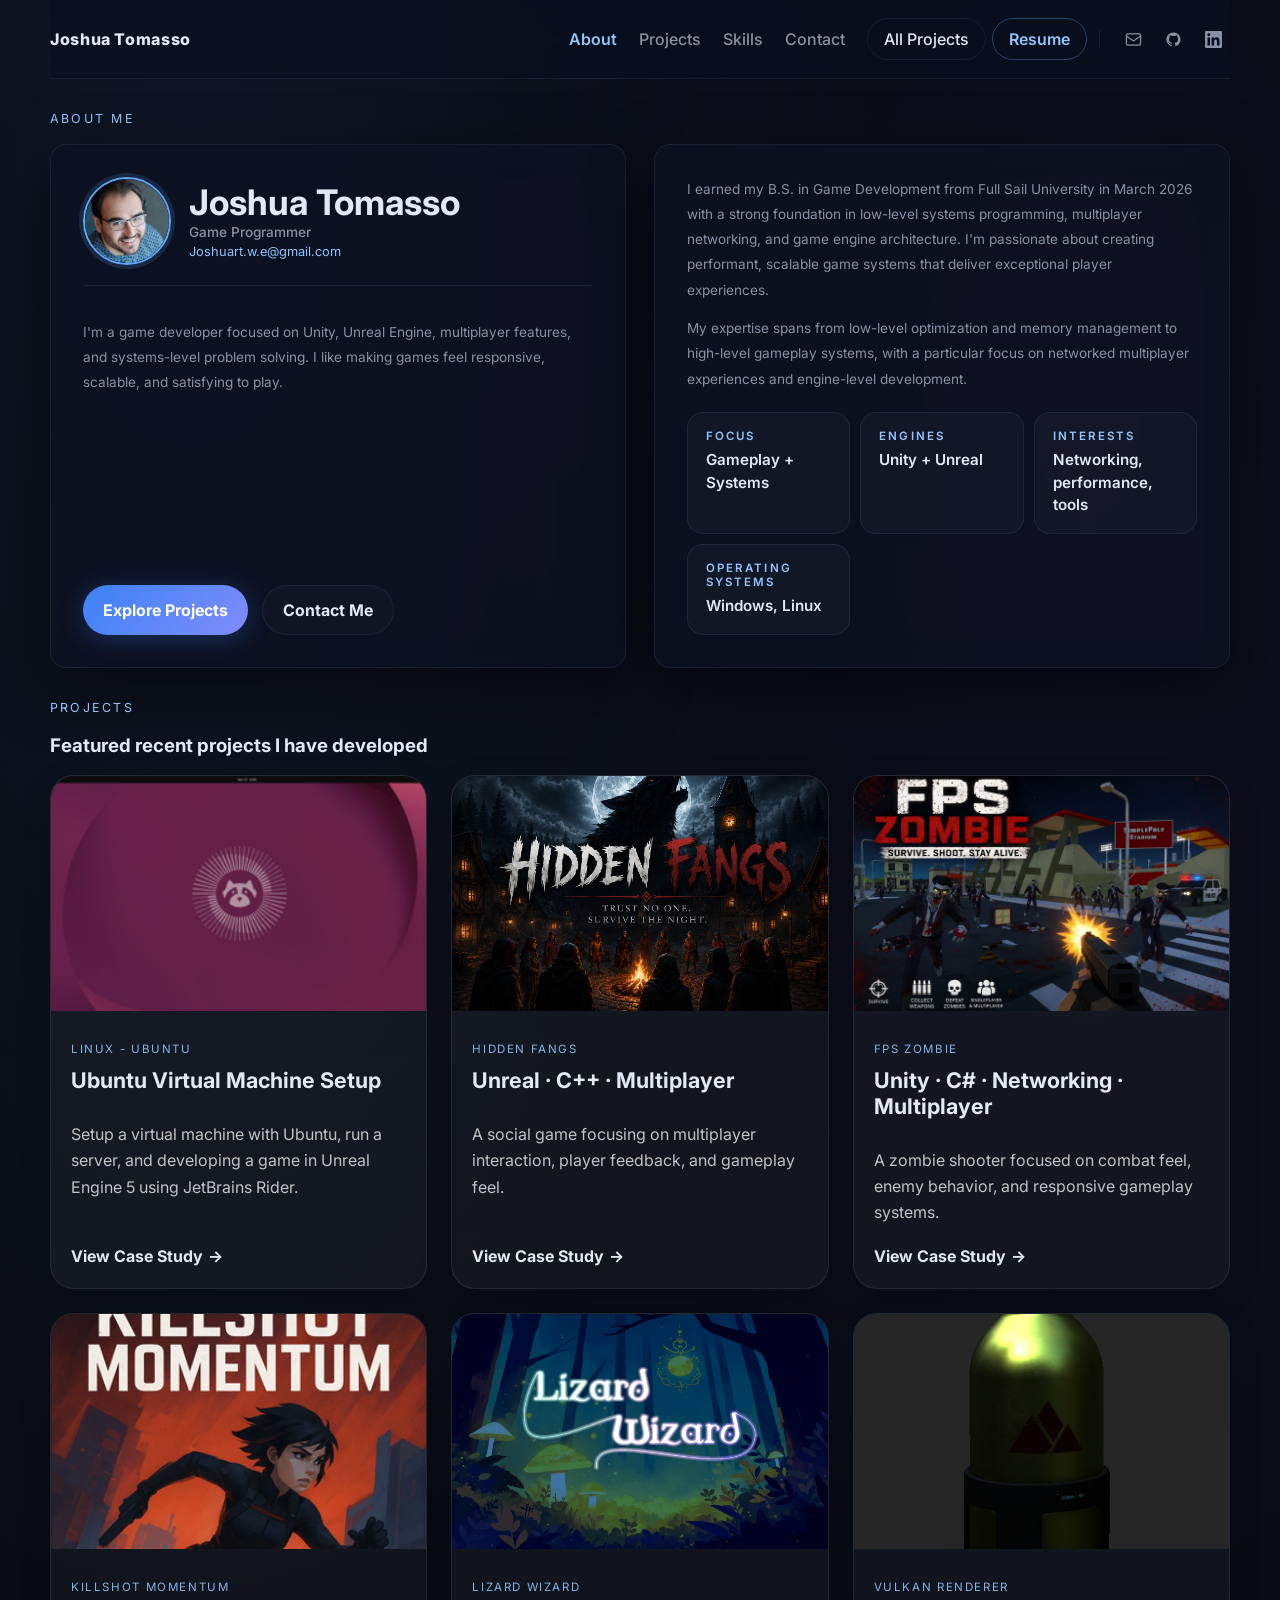
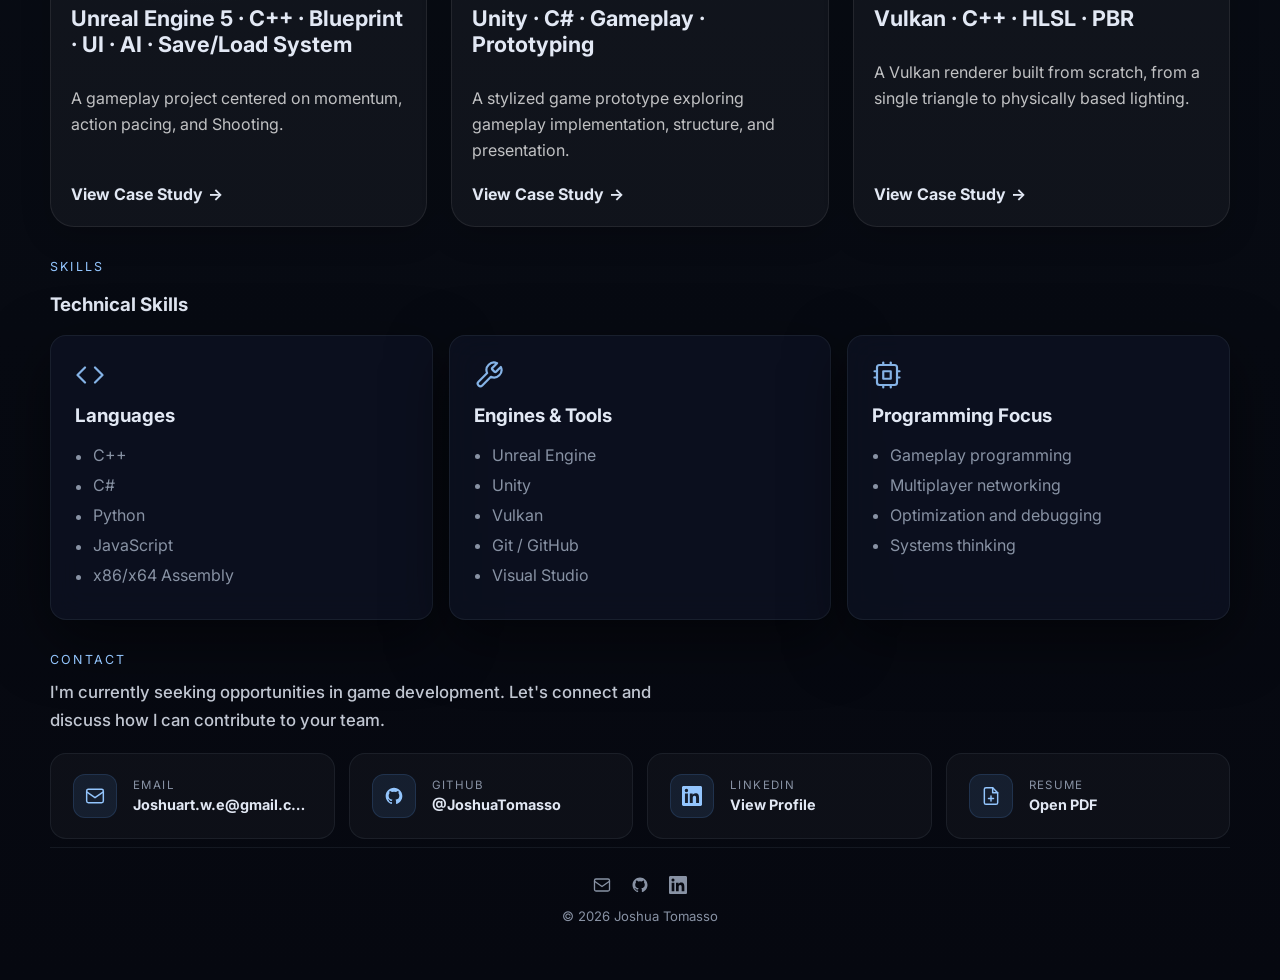
==== commit ff6c8121: "Hidden Fangs & Killshot Momentum Tag Fix" ====
--- a/index.html
+++ b/index.html
@@ -141,7 +141,7 @@
 
           <div class="project-card-body">
               <p class="project-card-kicker">Hidden Fangs</p>
-              <h3><a href="projects/hidden-fangs.html">Unreal · C++ · Blueprint · Multiplayer</a></h3>
+              <h3><a href="projects/hidden-fangs.html">Unreal · C++ · Multiplayer</a></h3>
               <p>
                   A social game focusing on multiplayer interaction, player feedback, and gameplay feel.
               </p>
@@ -183,7 +183,7 @@
           </a>
           <div class="project-card-body">
               <p class="project-card-kicker">Killshot Momentum</p>
-              <h3><a href="projects/killshot-momentum.html">Unreal · C++ · UI · AI · Team Development · Save/Load Systems</a></h3>
+              <h3><a href="projects/killshot-momentum.html">Unreal Engine 5 · C++ · Blueprint · UI · AI · Save/Load System</a></h3>
               <p>
                   A gameplay project centered on momentum, action pacing, and Shooting.
               </p>
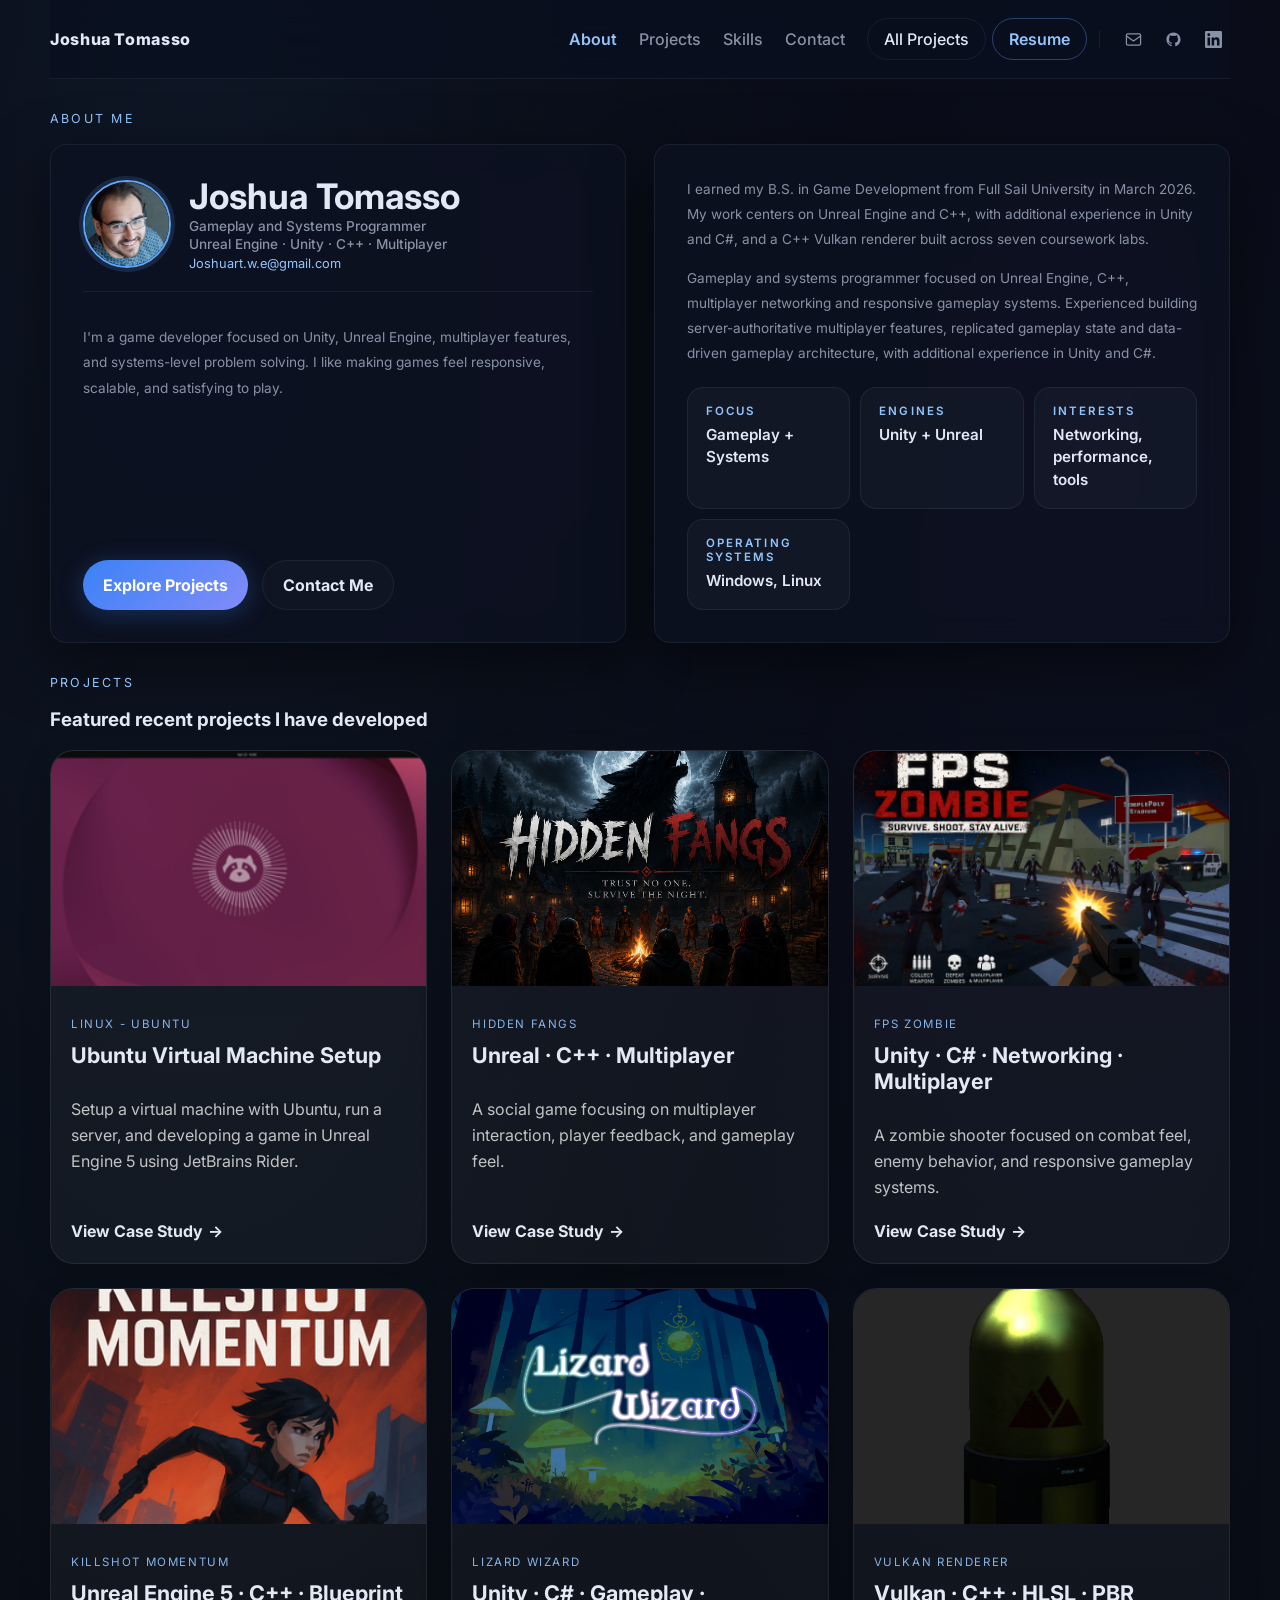
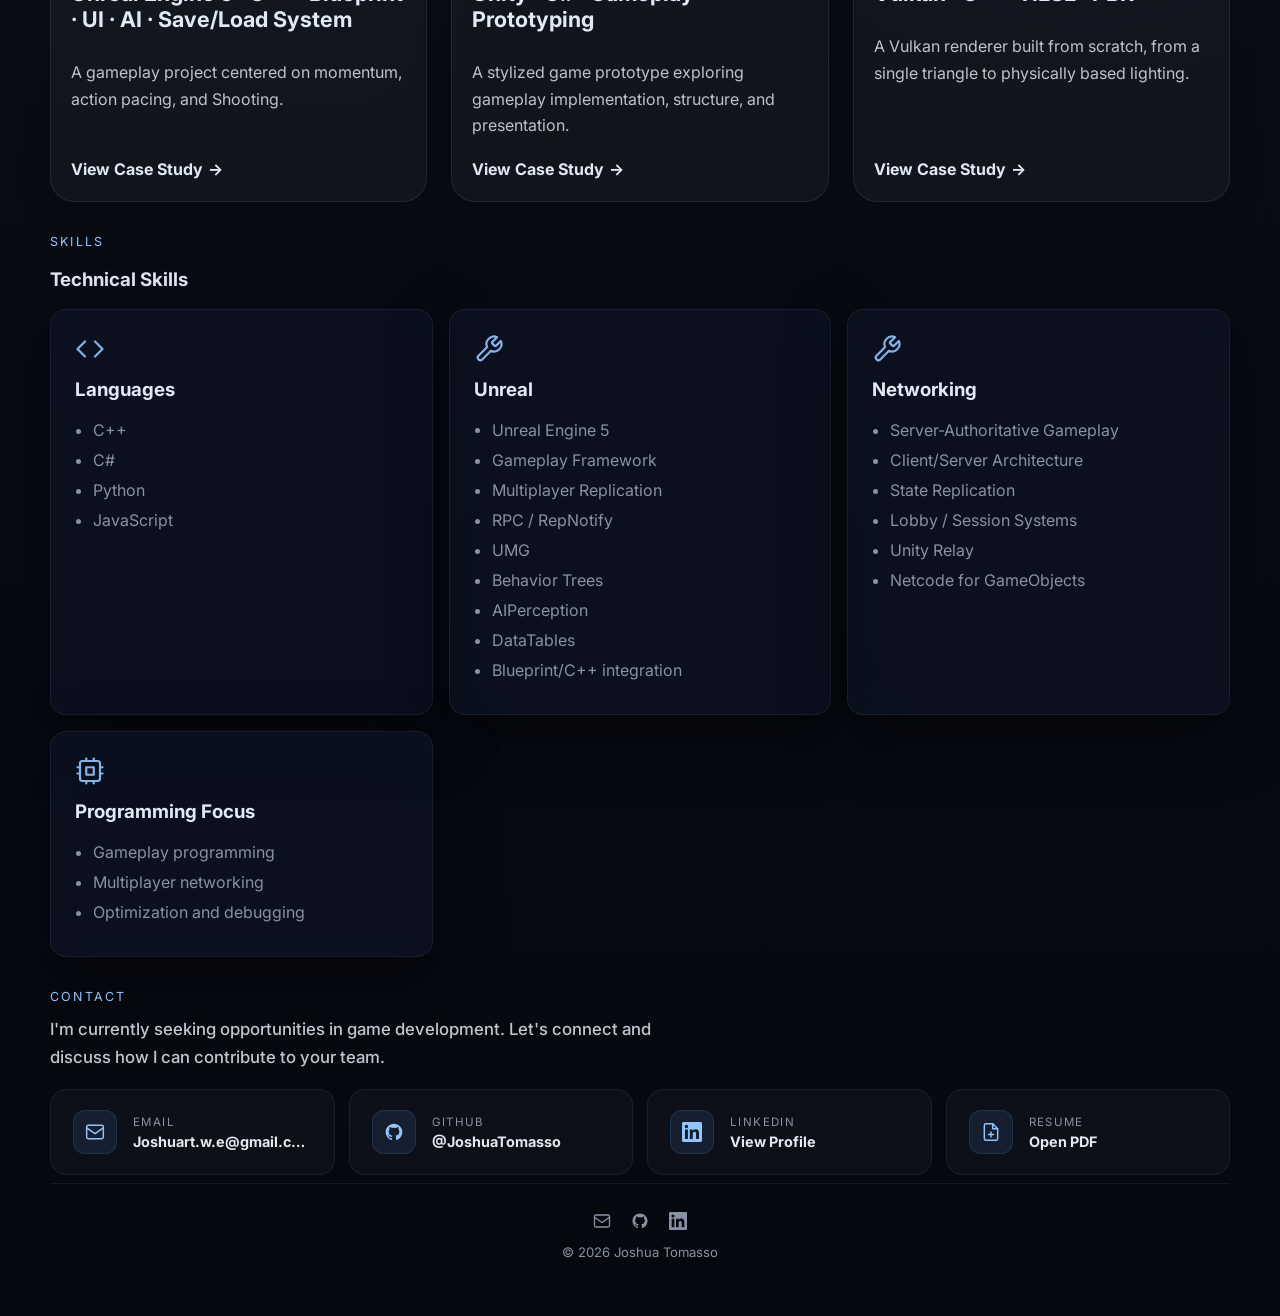
==== commit 7ad87abb: "Homepage Update" ====
--- a/index.html
+++ b/index.html
@@ -4,7 +4,7 @@
   <meta charset="UTF-8" />
   <meta name="viewport" content="width=device-width, initial-scale=1.0" />
   <meta name="description" content="Joshua Tomasso — gameplay programmer focused on Unity, Unreal, multiplayer systems, and low-level game development." />
-  <title>Joshua Tomasso | Game Programmer</title>
+  <title>Joshua Tomasso | Gameplay and Systems Programmer</title>
   <link rel="preconnect" href="https://fonts.googleapis.com">
   <link rel="preconnect" href="https://fonts.gstatic.com" crossorigin>
   <link href="https://fonts.googleapis.com/css2?family=Inter:wght@400;500;600;700;800&display=swap" rel="stylesheet">
@@ -55,9 +55,10 @@
             class="about-photo"
           />
           <div class="about-name">
-            <h1>Joshua Tomasso</h1>
-            <p class="about-title">Game Programmer</p>
-            <a class="about-email" href="mailto:Joshuart.w.e@gmail.com">Joshuart.w.e@gmail.com</a>
+              <h1>Joshua Tomasso</h1>
+              <p class="about-title">Gameplay and Systems Programmer</p>
+              <p class="about-title">Unreal Engine · Unity · C++ · Multiplayer</p>
+              <a class="about-email" href="mailto:Joshuart.w.e@gmail.com">Joshuart.w.e@gmail.com</a>
           </div>
         </div>
 
@@ -74,18 +75,18 @@
       </div>
 
       <div class="intro-card reveal reveal-delay-1">
-          <p>
-              I earned my B.S. in Game Development from Full Sail University in March 2026
-              with a strong foundation in low-level systems programming,
-              multiplayer networking, and game engine architecture. I'm 
-              passionate about creating performant, scalable game systems
-              that deliver exceptional player experiences.
-          </p>
-
         <p>
-          My expertise spans from low-level optimization and memory management to
-          high-level gameplay systems, with a particular focus on networked
-          multiplayer experiences and engine-level development.
+          I earned my B.S. in Game Development from Full Sail University in March 2026.
+          My work centers on Unreal Engine and C++, with additional experience in
+          Unity and C#, and a C++ Vulkan renderer built across seven coursework labs.
+        </p>
+
+        <p>
+          Gameplay and systems programmer focused on Unreal Engine, C++,
+          multiplayer networking and responsive gameplay systems. Experienced
+          building server-authoritative multiplayer features, replicated gameplay
+          state and data-driven gameplay architecture, with additional experience
+          in Unity and C#.
         </p>
 
         <div class="stats-grid">
@@ -245,36 +246,52 @@
         </div>
 
         <div class="skill-grid">
-          <article class="skill-card reveal">
-            <svg class="skill-card-icon" xmlns="http://www.w3.org/2000/svg" viewBox="0 0 24 24" fill="none" stroke="currentColor" stroke-width="1.75" stroke-linecap="round" stroke-linejoin="round"><polyline points="16 18 22 12 16 6"/><polyline points="8 6 2 12 8 18"/></svg>
-            <h3>Languages</h3>
-            <ul>
-              <li>C++</li>
-              <li>C#</li>
-              <li>Python</li>
-              <li>JavaScript</li>
-              <li>x86/x64 Assembly</li>
-            </ul>
-          </article>
-          <article class="skill-card reveal reveal-delay-1"><svg class="skill-card-icon" xmlns="http://www.w3.org/2000/svg" viewBox="0 0 24 24" fill="none" stroke="currentColor" stroke-width="1.75" stroke-linecap="round" stroke-linejoin="round"><path d="M14.7 6.3a1 1 0 0 0 0 1.4l1.6 1.6a1 1 0 0 0 1.4 0l3.77-3.77a6 6 0 0 1-7.94 7.94l-6.91 6.91a2.12 2.12 0 0 1-3-3l6.91-6.91a6 6 0 0 1 7.94-7.94l-3.76 3.76z"/></svg>            <h3>Engines & Tools</h3>
-            <ul>
-              <li>Unreal Engine</li>
-              <li>Unity</li>
-              <li>Vulkan</li>
-              <li>Git / GitHub</li>
-              <li>Visual Studio</li>
-            </ul>
-          </article>
-          <article class="skill-card reveal reveal-delay-2">
-            <svg class="skill-card-icon" xmlns="http://www.w3.org/2000/svg" viewBox="0 0 24 24" fill="none" stroke="currentColor" stroke-width="1.75" stroke-linecap="round" stroke-linejoin="round"><rect x="4" y="4" width="16" height="16" rx="2"/><rect x="9" y="9" width="6" height="6"/><line x1="9" y1="2" x2="9" y2="4"/><line x1="15" y1="2" x2="15" y2="4"/><line x1="9" y1="20" x2="9" y2="22"/><line x1="15" y1="20" x2="15" y2="22"/><line x1="20" y1="9" x2="22" y2="9"/><line x1="20" y1="14" x2="22" y2="14"/><line x1="2" y1="9" x2="4" y2="9"/><line x1="2" y1="14" x2="4" y2="14"/></svg>
-            <h3>Programming Focus</h3>
-            <ul>
-              <li>Gameplay programming</li>
-              <li>Multiplayer networking</li>
-              <li>Optimization and debugging</li>
-              <li>Systems thinking</li>
-            </ul>
-          </article>
+            <article class="skill-card reveal">
+                <svg class="skill-card-icon" xmlns="http://www.w3.org/2000/svg" viewBox="0 0 24 24" fill="none" stroke="currentColor" stroke-width="1.75" stroke-linecap="round" stroke-linejoin="round"><polyline points="16 18 22 12 16 6" /><polyline points="8 6 2 12 8 18" /></svg>
+                <h3>Languages</h3>
+                <ul>
+                    <li>C++</li>
+                    <li>C#</li>
+                    <li>Python</li>
+                    <li>JavaScript</li>
+                </ul>
+            </article>
+            <article class="skill-card reveal reveal-delay-1">
+                <svg class="skill-card-icon" xmlns="http://www.w3.org/2000/svg" viewBox="0 0 24 24" fill="none" stroke="currentColor" stroke-width="1.75" stroke-linecap="round" stroke-linejoin="round"><path d="M14.7 6.3a1 1 0 0 0 0 1.4l1.6 1.6a1 1 0 0 0 1.4 0l3.77-3.77a6 6 0 0 1-7.94 7.94l-6.91 6.91a2.12 2.12 0 0 1-3-3l6.91-6.91a6 6 0 0 1 7.94-7.94l-3.76 3.76z" /></svg>
+                <h3>Unreal</h3>
+                <ul>
+                    <li>Unreal Engine 5</li>
+                    <li>Gameplay Framework</li>
+                    <li>Multiplayer Replication</li>
+                    <li>RPC / RepNotify</li>
+                    <li>UMG</li>
+                    <li>Behavior Trees</li>
+                    <li>AIPerception</li>
+                    <li>DataTables</li>
+                    <li>Blueprint/C++ integration</li>
+                </ul>
+            </article>
+            <article class="skill-card reveal reveal-delay-1">
+                <svg class="skill-card-icon" xmlns="http://www.w3.org/2000/svg" viewBox="0 0 24 24" fill="none" stroke="currentColor" stroke-width="1.75" stroke-linecap="round" stroke-linejoin="round"><path d="M14.7 6.3a1 1 0 0 0 0 1.4l1.6 1.6a1 1 0 0 0 1.4 0l3.77-3.77a6 6 0 0 1-7.94 7.94l-6.91 6.91a2.12 2.12 0 0 1-3-3l6.91-6.91a6 6 0 0 1 7.94-7.94l-3.76 3.76z" /></svg>
+                <h3>Networking</h3>
+                <ul>
+                    <li>Server-Authoritative Gameplay</li>
+                    <li>Client/Server Architecture</li>
+                    <li>State Replication</li>
+                    <li>Lobby / Session Systems</li>
+                    <li>Unity Relay</li>
+                    <li>Netcode for GameObjects</li>
+                </ul>
+            </article>
+            <article class="skill-card reveal reveal-delay-2">
+                <svg class="skill-card-icon" xmlns="http://www.w3.org/2000/svg" viewBox="0 0 24 24" fill="none" stroke="currentColor" stroke-width="1.75" stroke-linecap="round" stroke-linejoin="round"><rect x="4" y="4" width="16" height="16" rx="2" /><rect x="9" y="9" width="6" height="6" /><line x1="9" y1="2" x2="9" y2="4" /><line x1="15" y1="2" x2="15" y2="4" /><line x1="9" y1="20" x2="9" y2="22" /><line x1="15" y1="20" x2="15" y2="22" /><line x1="20" y1="9" x2="22" y2="9" /><line x1="20" y1="14" x2="22" y2="14" /><line x1="2" y1="9" x2="4" y2="9" /><line x1="2" y1="14" x2="4" y2="14" /></svg>
+                <h3>Programming Focus</h3>
+                <ul>
+                    <li>Gameplay programming</li>
+                    <li>Multiplayer networking</li>
+                    <li>Optimization and debugging</li>
+                </ul>
+            </article>
         </div>
       </section>
 
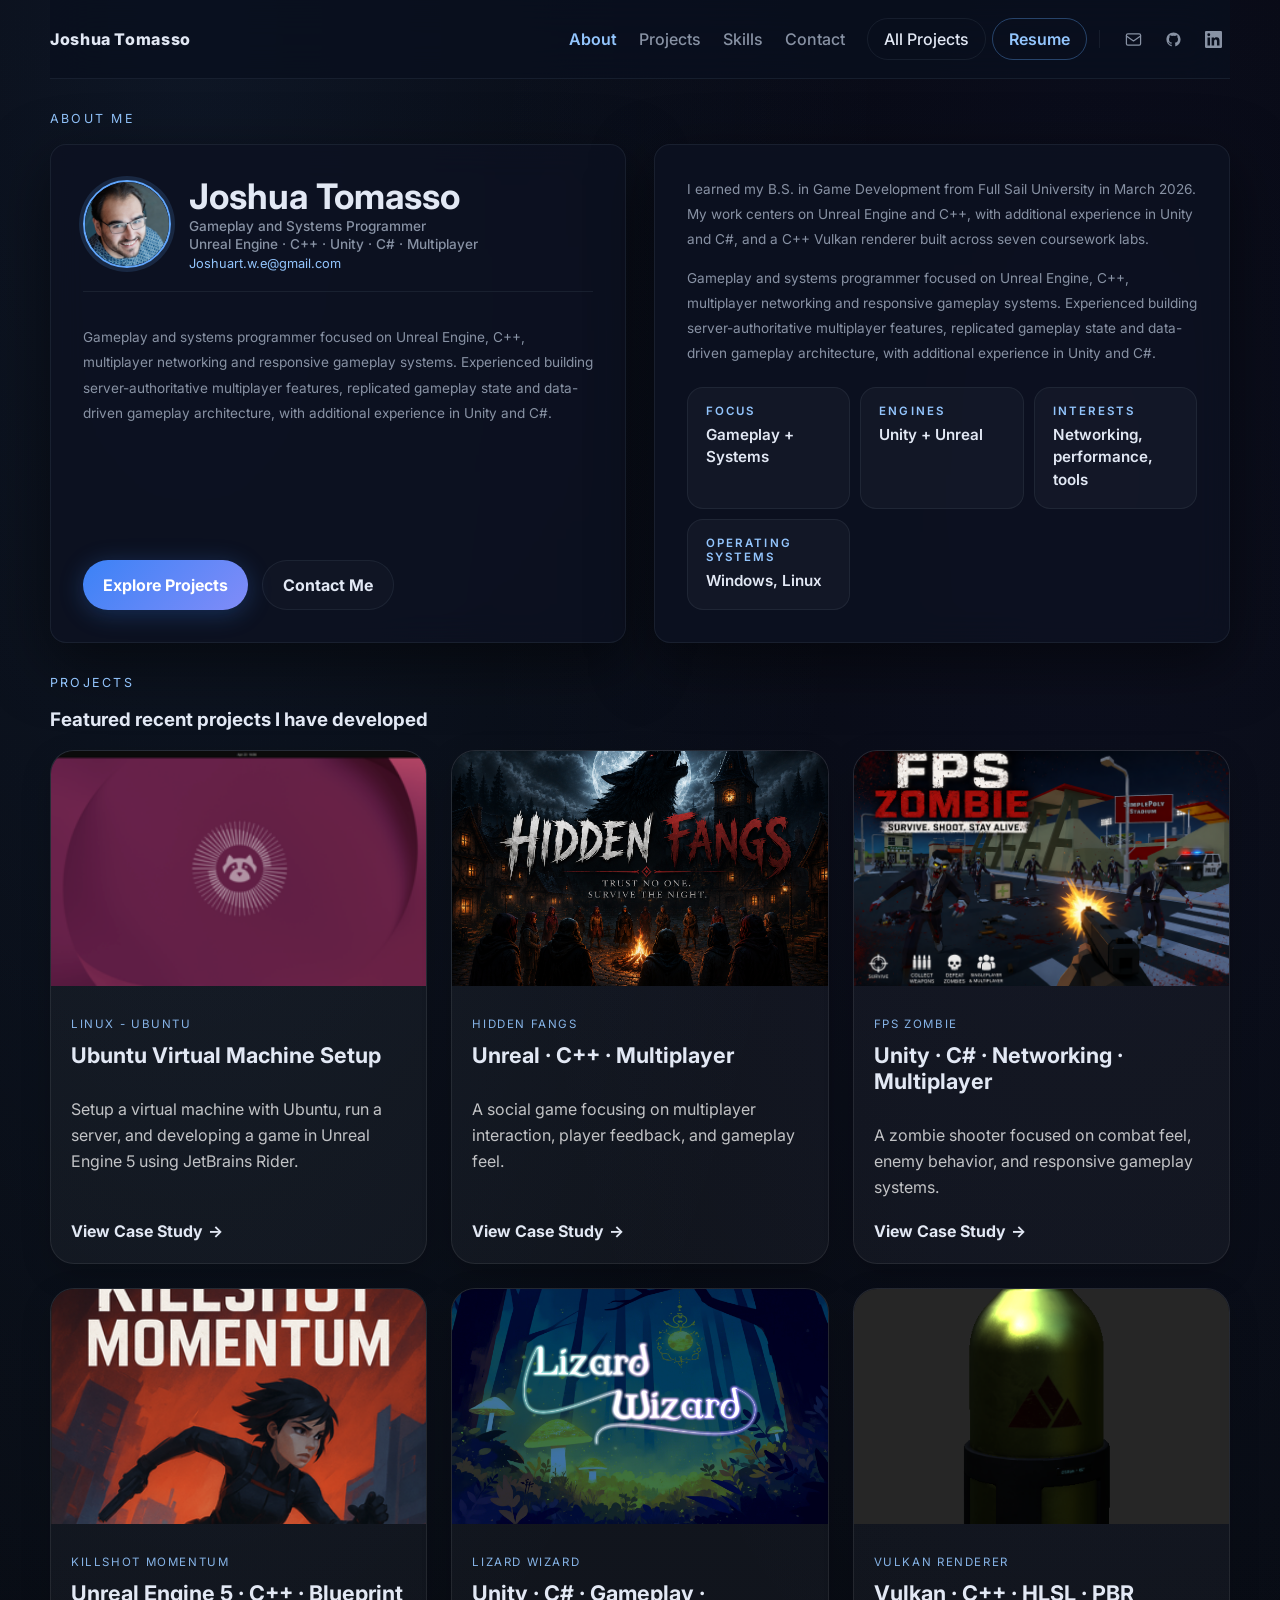
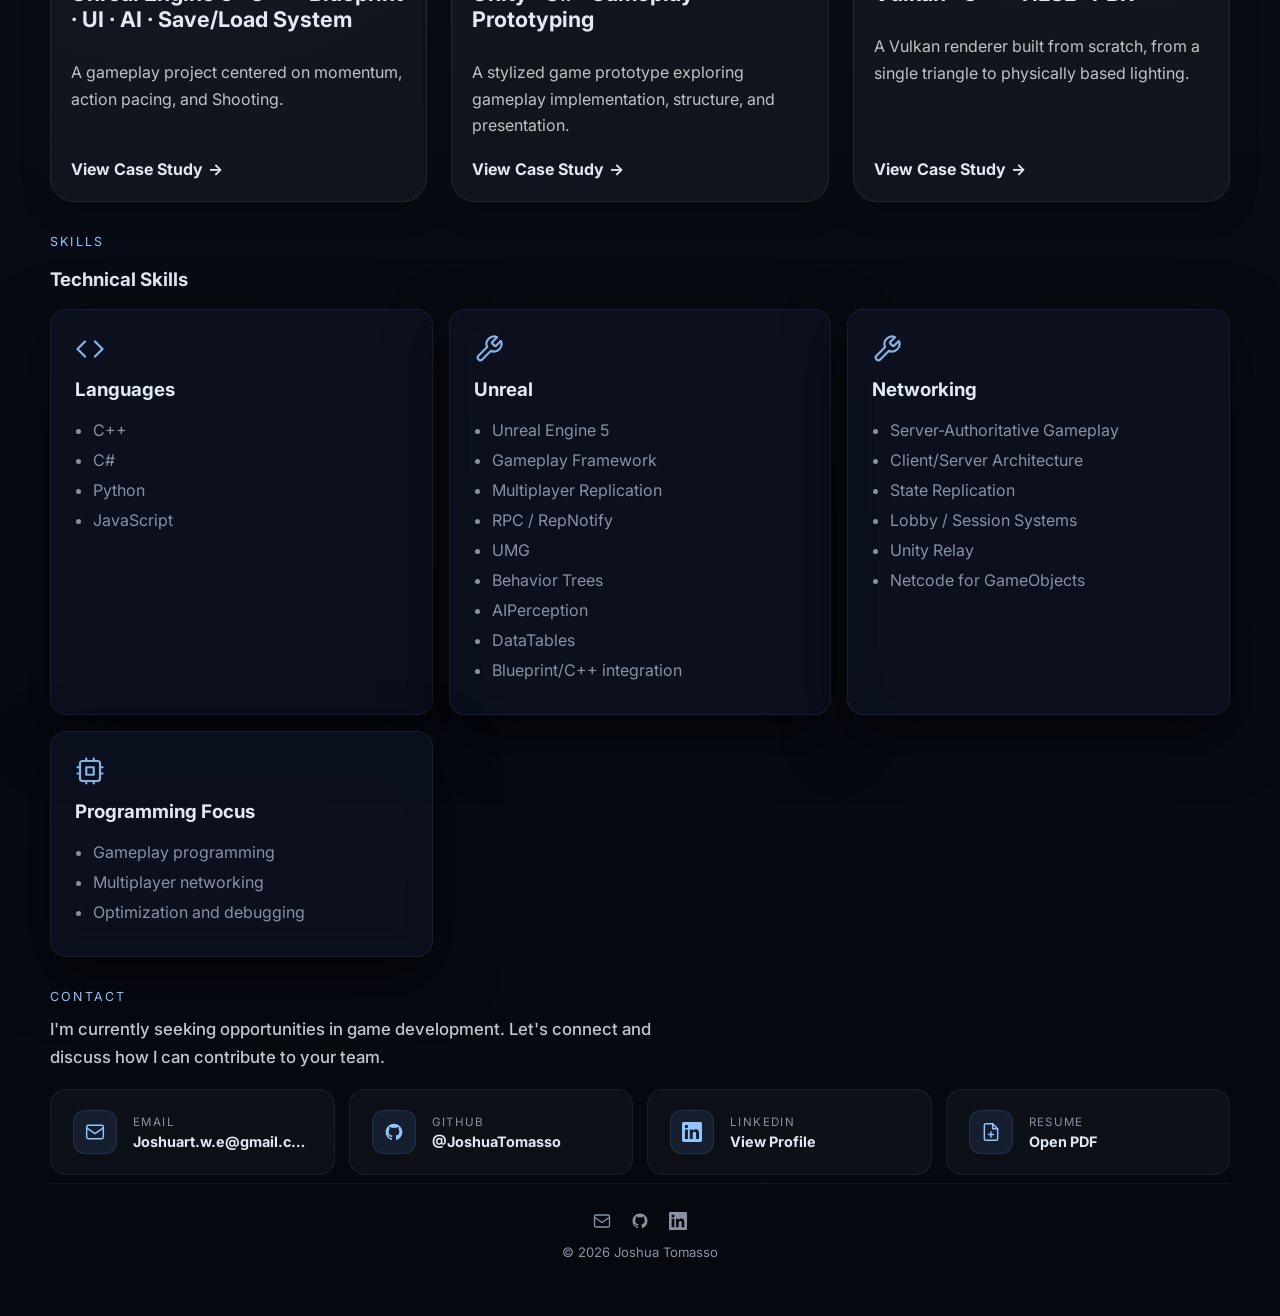
==== commit bdec7b1d: "Homepage Update" ====
--- a/index.html
+++ b/index.html
@@ -57,15 +57,17 @@
           <div class="about-name">
               <h1>Joshua Tomasso</h1>
               <p class="about-title">Gameplay and Systems Programmer</p>
-              <p class="about-title">Unreal Engine · Unity · C++ · Multiplayer</p>
+              <p class="about-title">Unreal Engine · C++ · Unity · C# · Multiplayer</p>
               <a class="about-email" href="mailto:Joshuart.w.e@gmail.com">Joshuart.w.e@gmail.com</a>
           </div>
         </div>
 
         <p class="hero-text">
-          I'm a game developer focused on Unity, Unreal Engine,
-          multiplayer features, and systems-level problem solving. I like making
-          games feel responsive, scalable, and satisfying to play.
+          Gameplay and systems programmer focused on Unreal Engine, C++,
+          multiplayer networking and responsive gameplay systems. Experienced
+          building server-authoritative multiplayer features, replicated gameplay
+          state and data-driven gameplay architecture, with additional experience
+          in Unity and C#.
         </p>
 
         <div class="hero-actions">
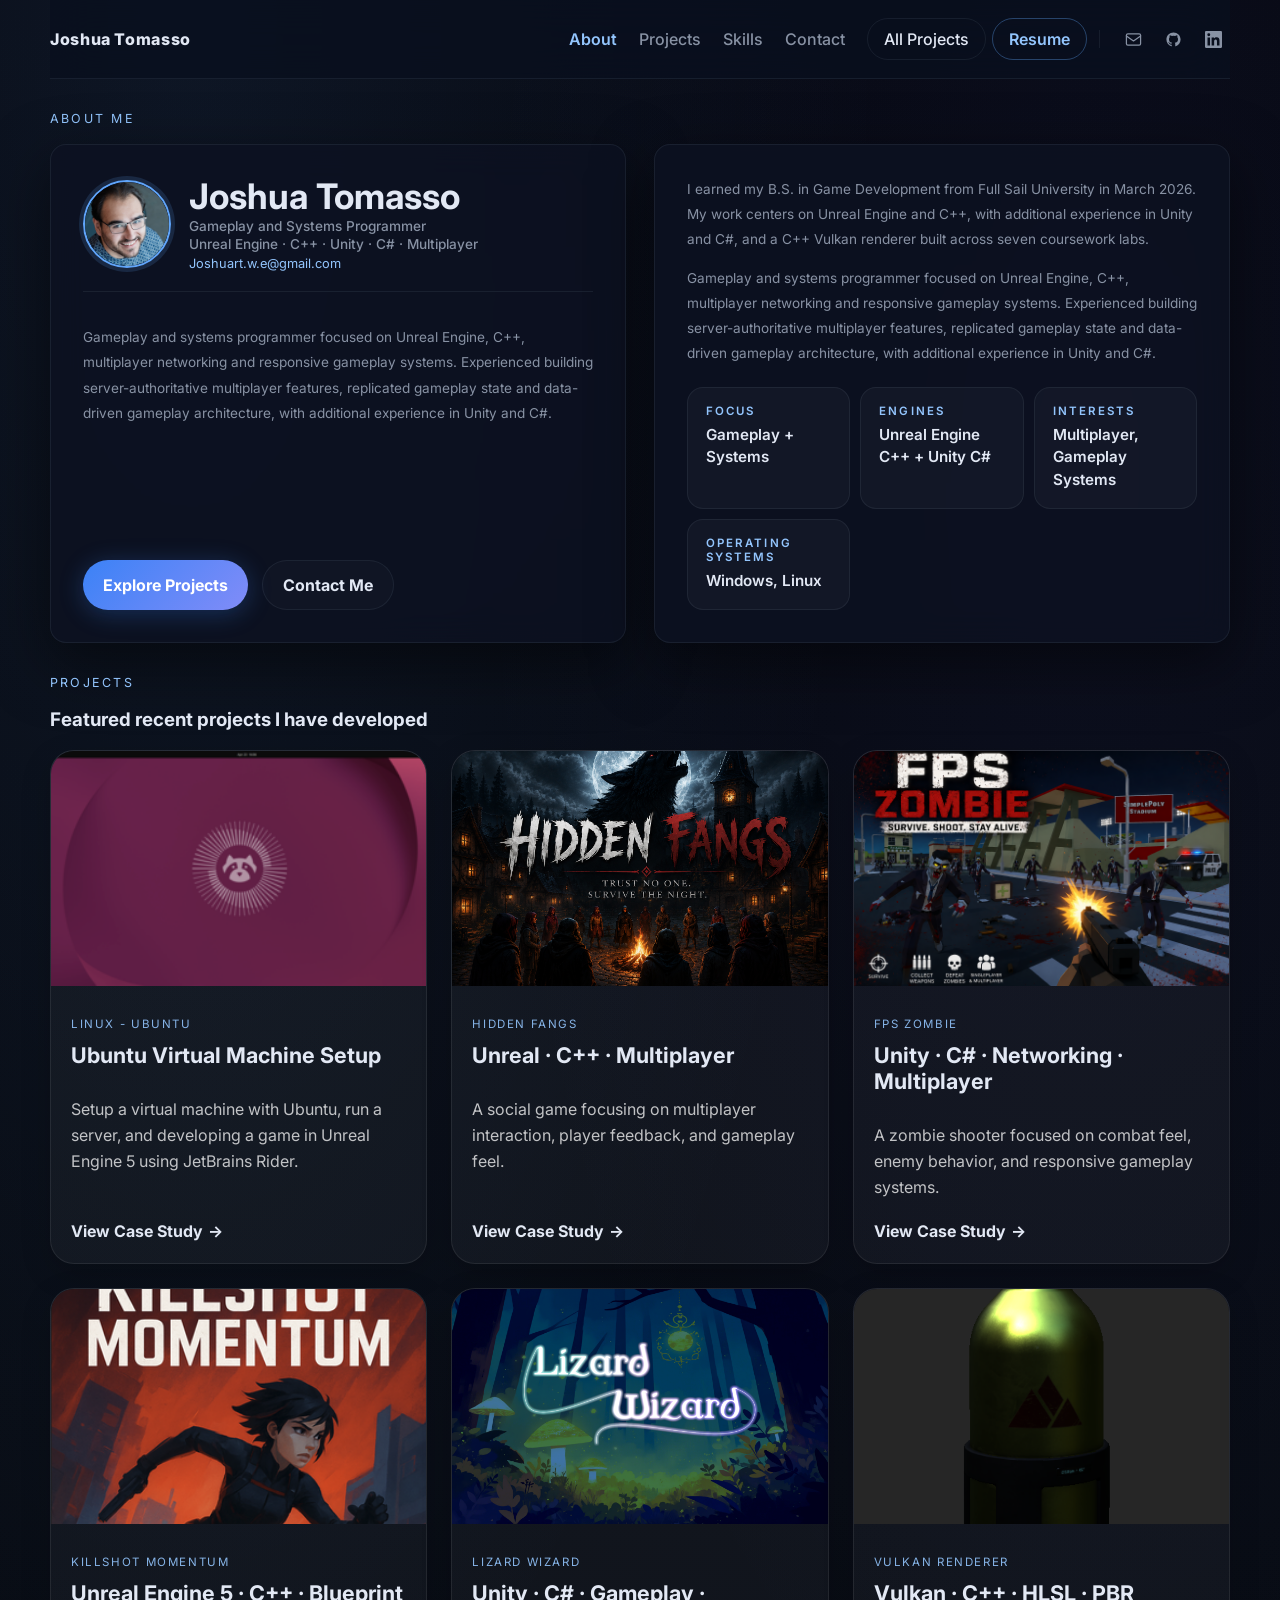
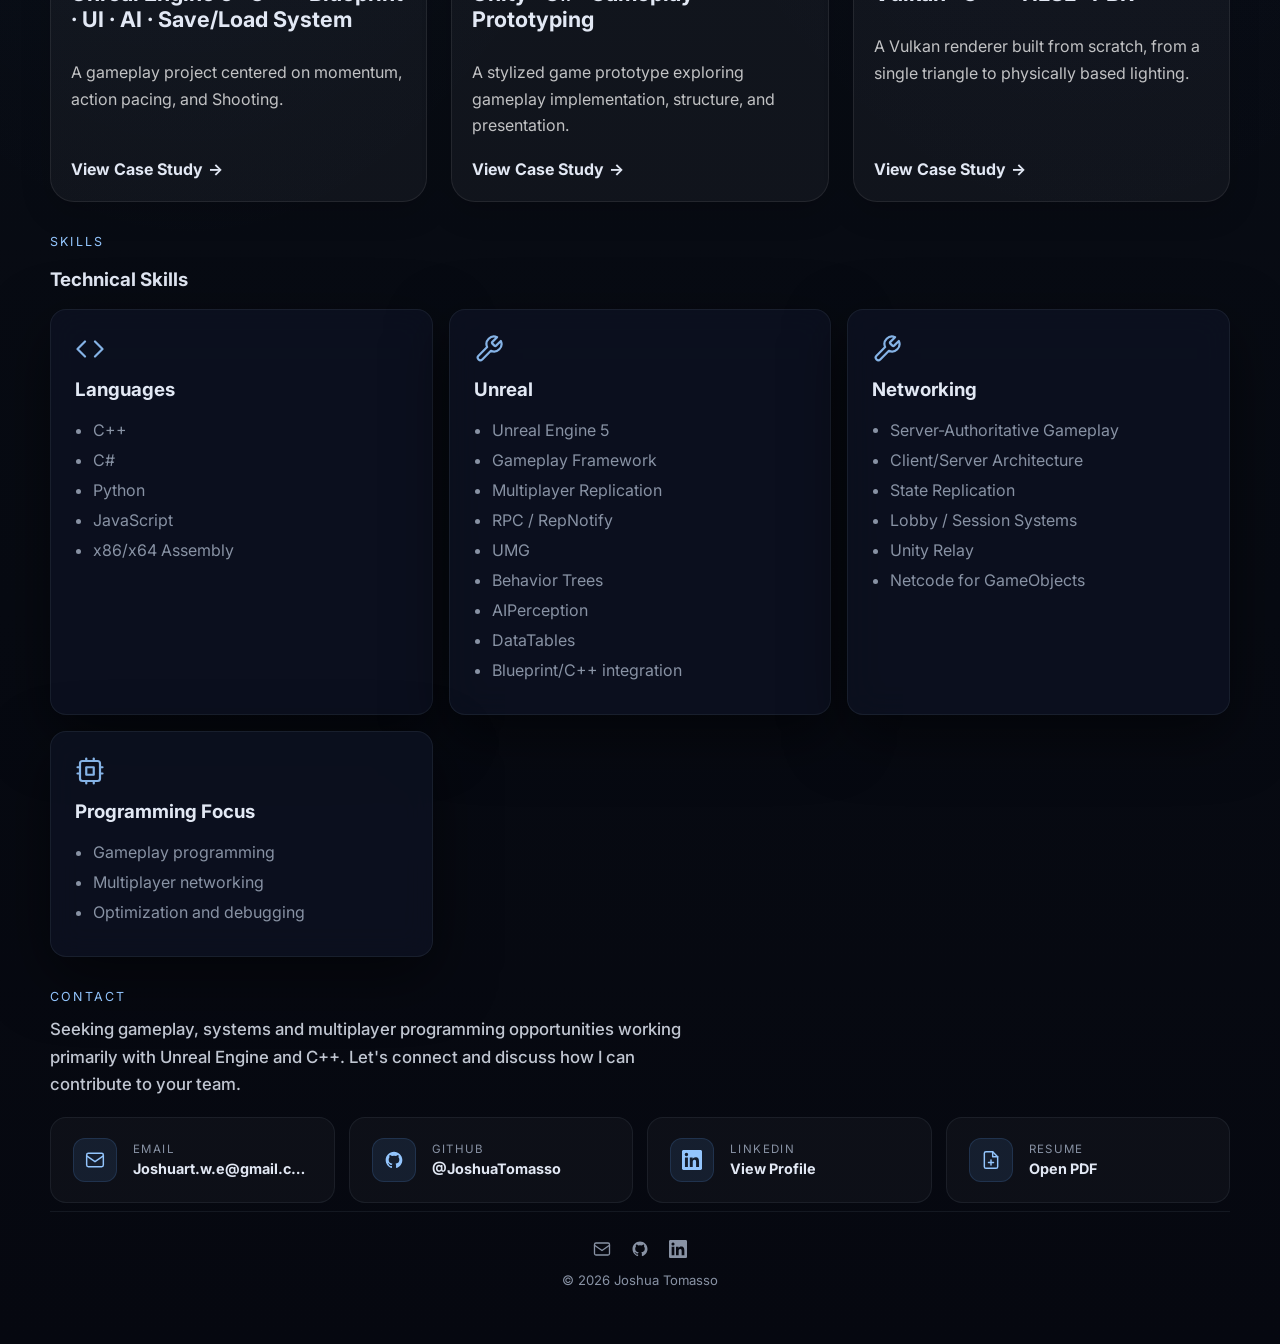
==== commit 77fdb028: "Update Homepage" ====
--- a/index.html
+++ b/index.html
@@ -3,7 +3,7 @@
 <head>
   <meta charset="UTF-8" />
   <meta name="viewport" content="width=device-width, initial-scale=1.0" />
-  <meta name="description" content="Joshua Tomasso — gameplay programmer focused on Unity, Unreal, multiplayer systems, and low-level game development." />
+  <meta name="description" content="Joshua Tomasso — gameplay and systems programmer focused on Unreal Engine, C++ and multiplayer, with additional Unity and C# experience." />
   <title>Joshua Tomasso | Gameplay and Systems Programmer</title>
   <link rel="preconnect" href="https://fonts.googleapis.com">
   <link rel="preconnect" href="https://fonts.gstatic.com" crossorigin>
@@ -98,11 +98,11 @@
             </div>
             <div class="hero-stat">
                 <span>Engines</span>
-                <strong>Unity + Unreal</strong>
+                <strong>Unreal Engine C++ + Unity C#</strong>
             </div>
             <div class="hero-stat">
                 <span>Interests</span>
-                <strong>Networking, performance, tools</strong>
+                <strong>Multiplayer, Gameplay Systems</strong>
             </div>
             <div class="hero-stat">
                 <span>Operating Systems</span>
@@ -256,6 +256,7 @@
                     <li>C#</li>
                     <li>Python</li>
                     <li>JavaScript</li>
+                    <li>x86/x64 Assembly</li>
                 </ul>
             </article>
             <article class="skill-card reveal reveal-delay-1">
@@ -300,7 +301,7 @@
       <section class="section contact-panel" id="contact">
         <div class="section-heading reveal">
           <p class="eyebrow">Contact</p>
-          <p class="contact-tagline">I'm currently seeking opportunities in game development. Let's connect and discuss how I can contribute to your team.</p>
+          <p class="contact-tagline">Seeking gameplay, systems and multiplayer programming opportunities working primarily with Unreal Engine and C++. Let's connect and discuss how I can contribute to your team.</p>
         </div>
         <div class="contact-grid reveal reveal-delay-1">
           <a class="contact-card" href="mailto:Joshuart.w.e@gmail.com">
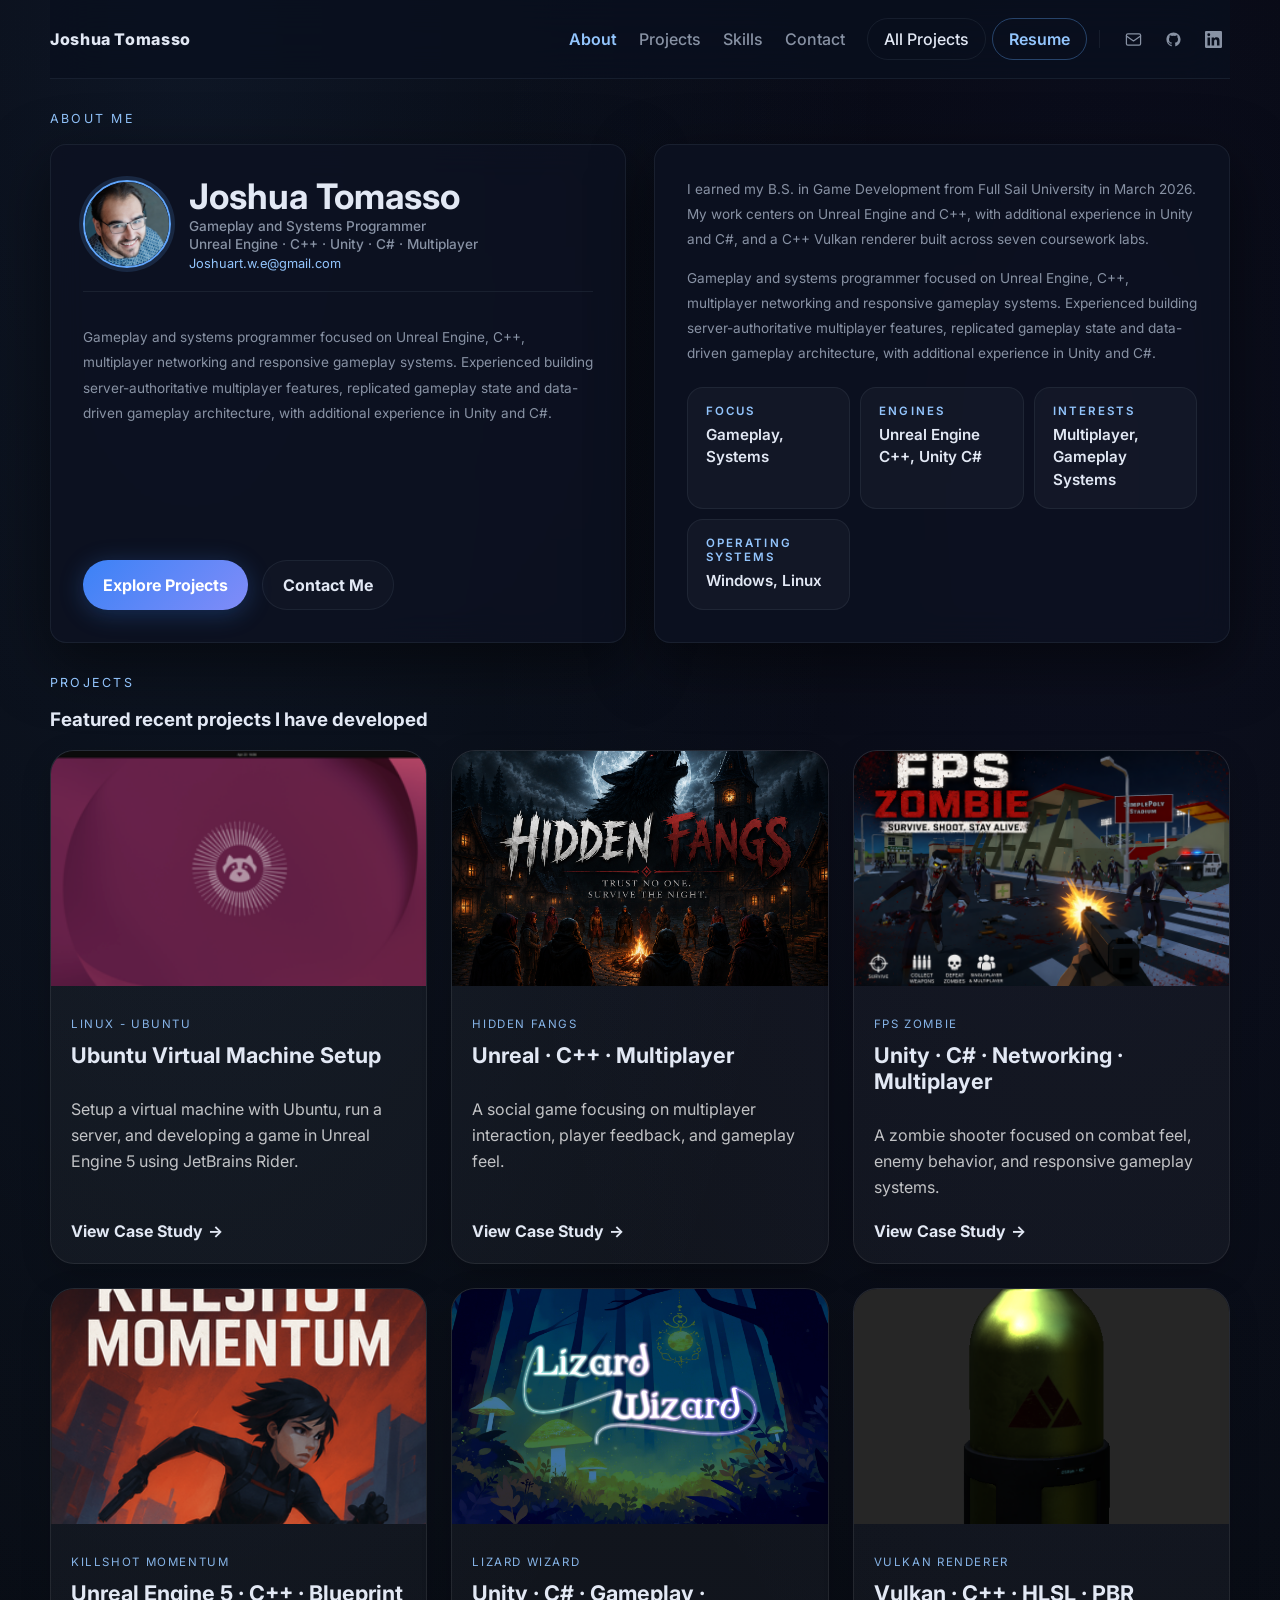
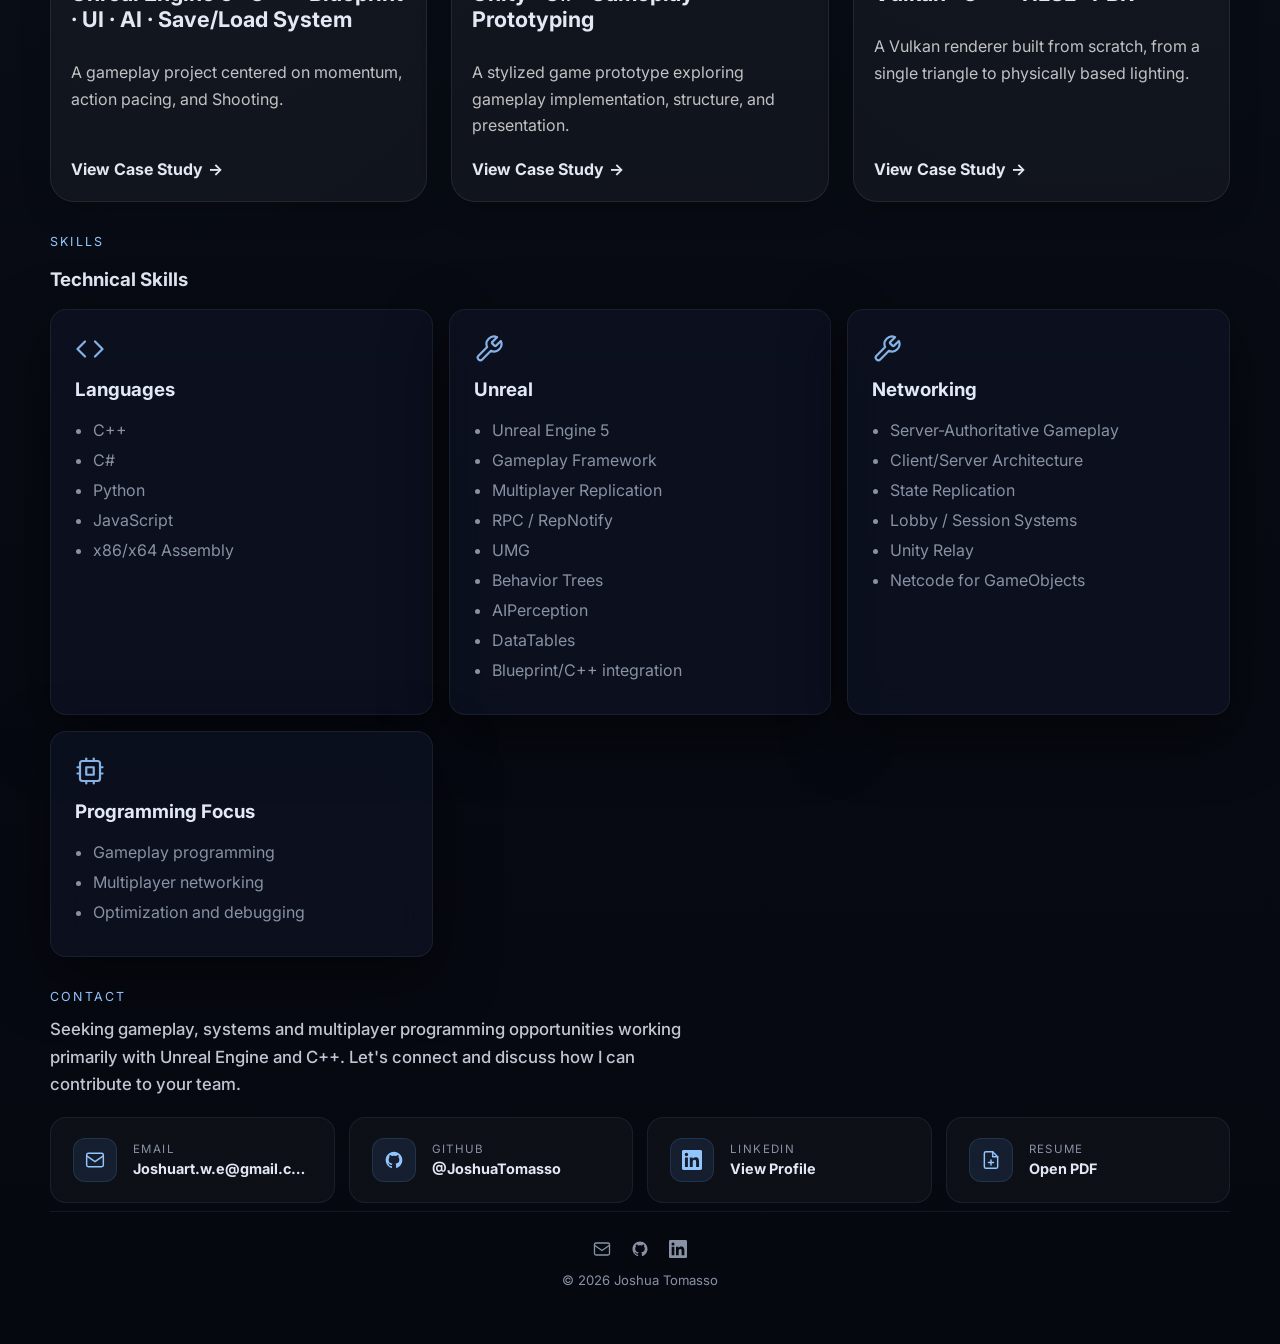
==== commit ad06e4d3: "Tiny Homepage Update" ====
--- a/index.html
+++ b/index.html
@@ -94,11 +94,11 @@
         <div class="stats-grid">
             <div class="hero-stat">
                 <span>Focus</span>
-                <strong>Gameplay + Systems</strong>
+                <strong>Gameplay, Systems</strong>
             </div>
             <div class="hero-stat">
                 <span>Engines</span>
-                <strong>Unreal Engine C++ + Unity C#</strong>
+                <strong>Unreal Engine C++, Unity C#</strong>
             </div>
             <div class="hero-stat">
                 <span>Interests</span>
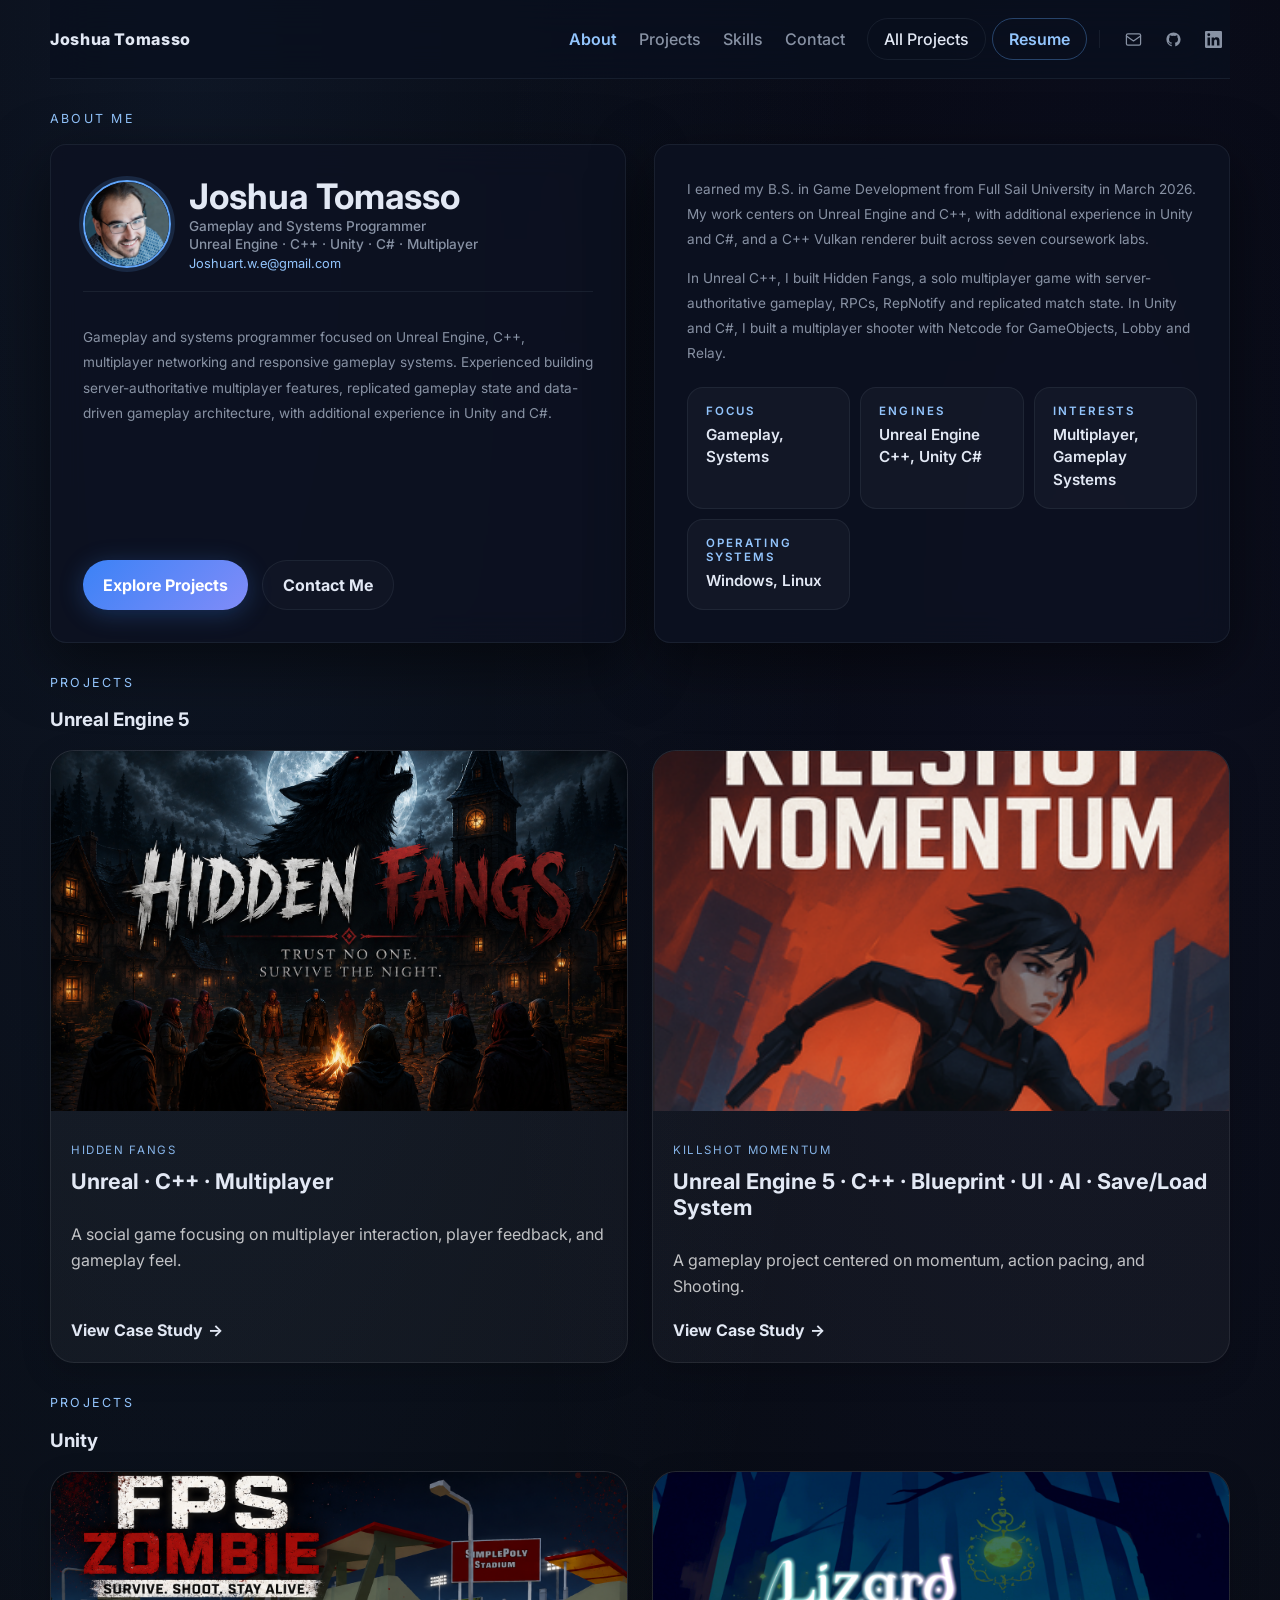
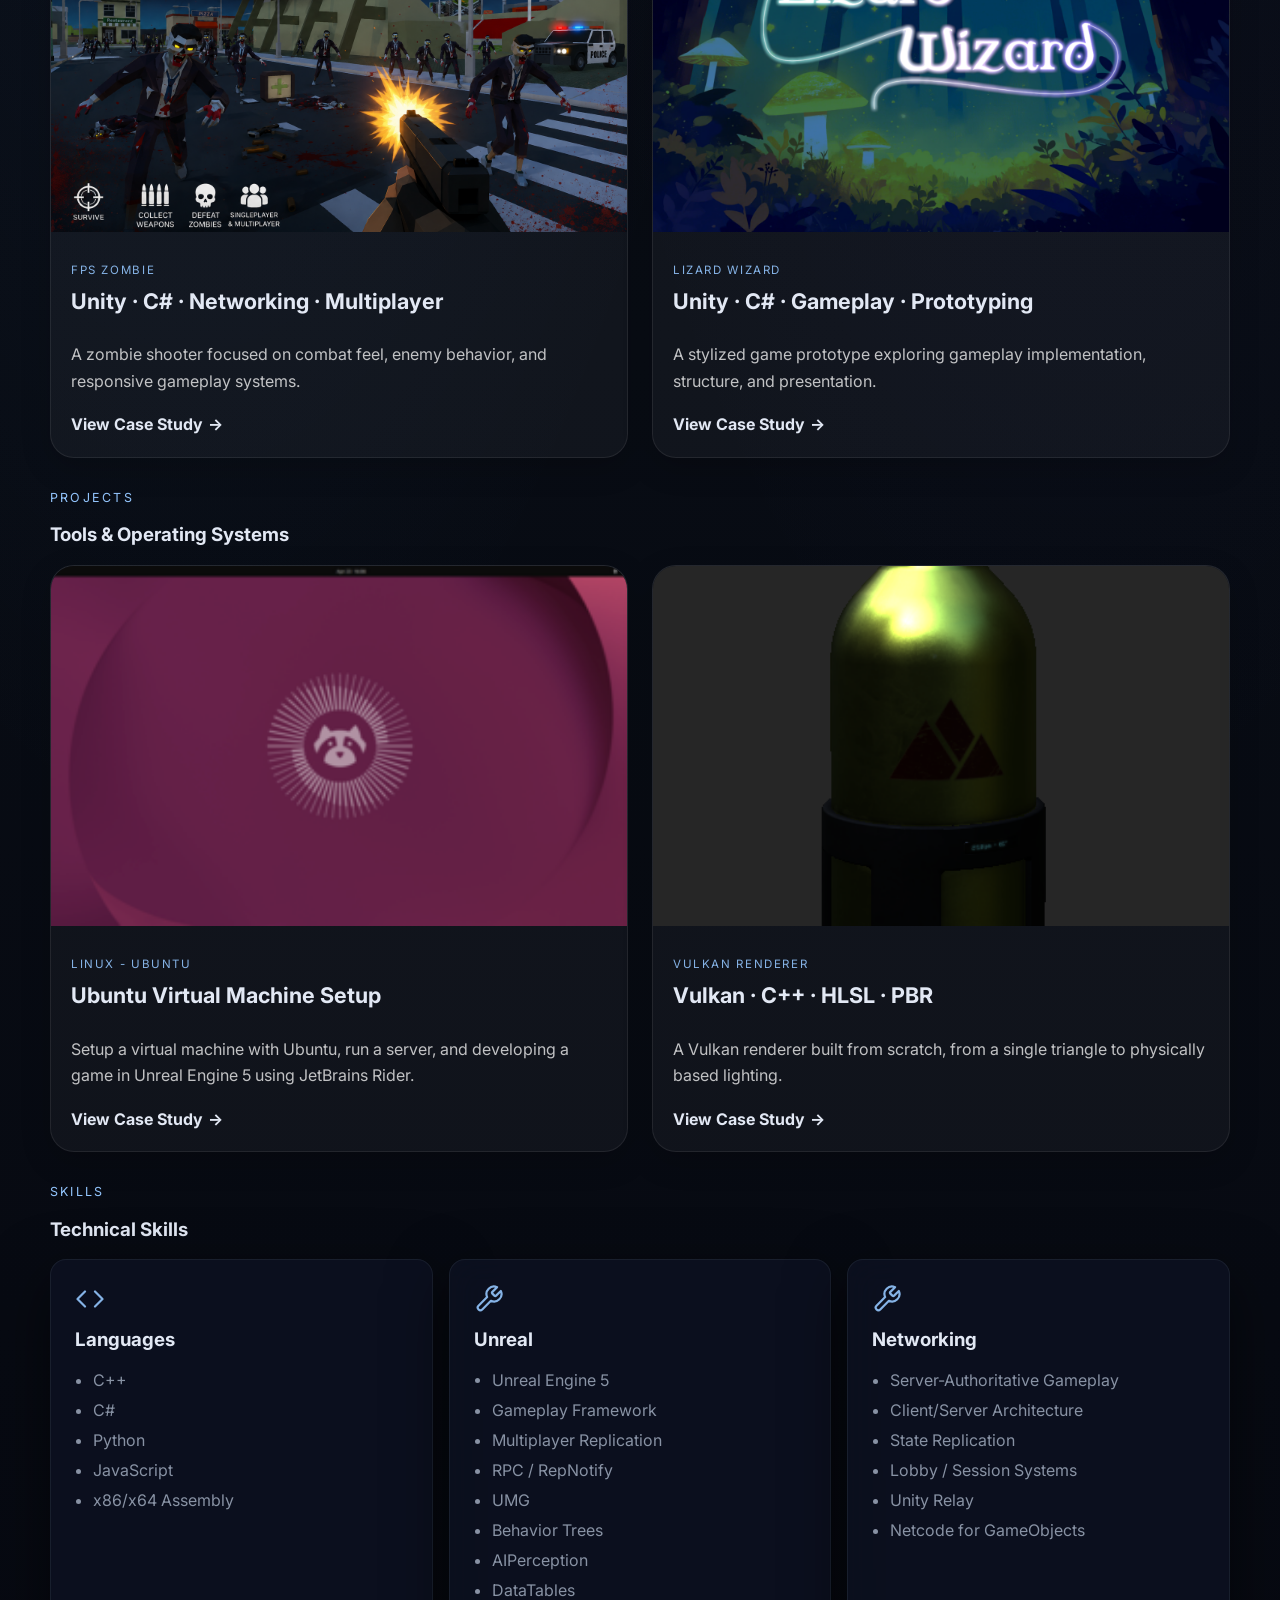
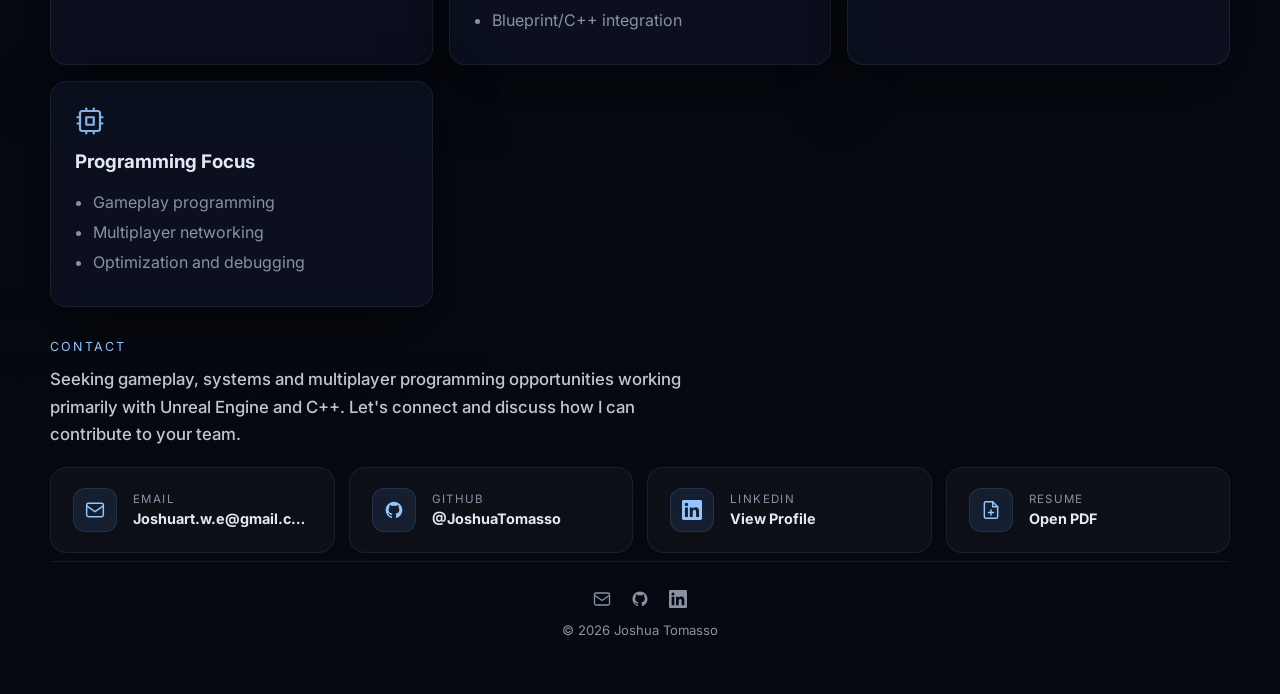
==== commit 39bd0e01: "Homepage Update" ====
--- a/index.html
+++ b/index.html
@@ -40,308 +40,332 @@
     </header>
 
     <main>
-          
-    <section class="section" id="about">
-      <div class="section-heading reveal">
-        <p class="eyebrow">About Me</p>
-      </div>
-
-      <div class="intro-grid">
-      <div class="hero-copy reveal">
-        <div class="about-identity">
-          <img
-            src="Images/portfolioPic_jtomasso.png"
-            alt="Joshua Tomasso"
-            class="about-photo"
-          />
-          <div class="about-name">
-              <h1>Joshua Tomasso</h1>
-              <p class="about-title">Gameplay and Systems Programmer</p>
-              <p class="about-title">Unreal Engine · C++ · Unity · C# · Multiplayer</p>
-              <a class="about-email" href="mailto:Joshuart.w.e@gmail.com">Joshuart.w.e@gmail.com</a>
-          </div>
-        </div>
-
-        <p class="hero-text">
-          Gameplay and systems programmer focused on Unreal Engine, C++,
-          multiplayer networking and responsive gameplay systems. Experienced
-          building server-authoritative multiplayer features, replicated gameplay
-          state and data-driven gameplay architecture, with additional experience
-          in Unity and C#.
-        </p>
-
-        <div class="hero-actions">
-          <a class="button button-primary" href="projects/index.html">Explore Projects</a>
-          <a class="button button-secondary" href="#contact">Contact Me</a>
-        </div>
-      </div>
-
-      <div class="intro-card reveal reveal-delay-1">
-        <p>
-          I earned my B.S. in Game Development from Full Sail University in March 2026.
-          My work centers on Unreal Engine and C++, with additional experience in
-          Unity and C#, and a C++ Vulkan renderer built across seven coursework labs.
-        </p>
-
-        <p>
-          Gameplay and systems programmer focused on Unreal Engine, C++,
-          multiplayer networking and responsive gameplay systems. Experienced
-          building server-authoritative multiplayer features, replicated gameplay
-          state and data-driven gameplay architecture, with additional experience
-          in Unity and C#.
-        </p>
-
-        <div class="stats-grid">
-            <div class="hero-stat">
-                <span>Focus</span>
-                <strong>Gameplay, Systems</strong>
-            </div>
-            <div class="hero-stat">
-                <span>Engines</span>
-                <strong>Unreal Engine C++, Unity C#</strong>
-            </div>
-            <div class="hero-stat">
-                <span>Interests</span>
-                <strong>Multiplayer, Gameplay Systems</strong>
-            </div>
-            <div class="hero-stat">
-                <span>Operating Systems</span>
-                <strong>Windows, Linux</strong>
-            </div>
-        </div>
-      </div>
-      </div>
-    </section>
-
-<section class="section" id="projects">
-  <div class="section-heading reveal">
-    <p class="eyebrow">Projects</p>
-    <h3>Featured recent projects I have developed</h3>
-  </div>
-
-  <div class="project-card-grid">
-      <article class="project-card reveal reveal-delay-3">
-          <a class="project-card-image" href="projects/Linux.html">
-              <img src="Images/Ubuntu_desktop.png" alt="Linux project preview">
-          </a>
-
-          <div class="project-card-body">
-              <p class="project-card-kicker">Linux - Ubuntu</p>
-              <h3><a href="projects/Linux.html">Ubuntu Virtual Machine Setup</a></h3>
-              <p>
-                  Setup a virtual machine with Ubuntu, run a server, and developing a game in Unreal Engine 5 using JetBrains Rider.
-              </p>
-
-              <div class="project-card-actions">
-                  <a class="text-link" href="projects/Linux.html">View Case Study</a>
-              </div>
-          </div>
-      </article>
-      <article class="project-card reveal reveal-delay-3">
-          <a class="project-card-image" href="projects/hidden-fangs.html">
-              <img src="Images/HiddenFang_CoverImage.png" alt="Hidden Fangs project preview">
-          </a>
-
-          <div class="project-card-body">
-              <p class="project-card-kicker">Hidden Fangs</p>
-              <h3><a href="projects/hidden-fangs.html">Unreal · C++ · Multiplayer</a></h3>
-              <p>
-                  A social game focusing on multiplayer interaction, player feedback, and gameplay feel.
-              </p>
-
-              <div class="project-card-actions">
-                  <a class="text-link" href="projects/hidden-fangs.html">View Case Study</a>
-              </div>
-          </div>
-      </article>
-      <article class="project-card reveal">
-          <a class="project-card-image" href="projects/fpszombie.html">
-              <img src="../Images/FPSZombie.png"
-                   data-still="../Images/FPSZombie.png"
-                   data-gif="../Images/FPSZombieGameplayGif.gif"
-                   alt="FPS Zombie project preview"
-                   class="hover-gif">
-          </a>
-
-          <div class="project-card-body">
-              <p class="project-card-kicker">FPS Zombie</p>
-              <h3><a href="projects/fpszombie.html">Unity · C# · Networking · Multiplayer</a></h3>
-              <p>
-                  A zombie shooter focused on combat feel, enemy behavior, and responsive gameplay systems.
-              </p>
-
-              <div class="project-card-actions">
-                  <a class="text-link" href="projects/fpszombie.html">View Case Study</a>
-              </div>
-          </div>
-      </article>
-
-      <article class="project-card reveal reveal-delay-1">
-          <a class="project-card-image" href="projects/killshot-momentum.html">
-              <img src="../Images/KillshotMomentum.png"
-                   data-still="../Images/KillshotMomentum.png"
-                   data-gif="../Images/KillshotMomentumGameplayGif.gif"
-                   alt="Killshot Momentum project preview"
-                   class="hover-gif">
-          </a>
-          <div class="project-card-body">
-              <p class="project-card-kicker">Killshot Momentum</p>
-              <h3><a href="projects/killshot-momentum.html">Unreal Engine 5 · C++ · Blueprint · UI · AI · Save/Load System</a></h3>
-              <p>
-                  A gameplay project centered on momentum, action pacing, and Shooting.
-              </p>
-
-              <div class="project-card-actions">
-                  <a class="text-link" href="projects/killshot-momentum.html">View Case Study</a>
-              </div>
-          </div>
-      </article>
-      <article class="project-card reveal reveal-delay-2">
-          <a class="project-card-image" href="projects/lizard-wizard.html">
-              <img src="../Images/LizardWizard.png"
-                   data-still="../Images/LizardWizard.png"
-                   data-gif="../Images/LizardWizardGameplayGif.gif"
-                   alt="Lizard Wizard project preview"
-                   class="hover-gif">
-          </a>
-
-          <div class="project-card-body">
-              <p class="project-card-kicker">Lizard Wizard</p>
-              <h3><a href="projects/lizard-wizard.html">Unity · C# · Gameplay · Prototyping</a></h3>
-              <p>
-                  A stylized game prototype exploring gameplay implementation, structure, and presentation.
-              </p>
-
-              <div class="project-card-actions">
-                  <a class="text-link" href="projects/lizard-wizard.html">View Case Study</a>
-              </div>
-          </div>
-      </article>
-
-      <article class="project-card reveal reveal-delay-2">
-          <a class="project-card-image" href="projects/3DCC.html">
-              <img src="../Images/3DCC.png"
-                   data-still="../Images/3DCC.png"
-                   alt="Vulkan Renderer project preview"
-                   class="hover-gif">
-          </a>
-
-          <div class="project-card-body">
-              <p class="project-card-kicker">Vulkan Renderer</p>
-              <h3><a href="projects/3DCC.html">Vulkan · C++ · HLSL · PBR</a></h3>
-              <p>
-                  A Vulkan renderer built from scratch, from a single triangle to physically based lighting.
-              </p>
-
-              <div class="project-card-actions">
-                  <a class="text-link" href="projects/3DCC.html">View Case Study</a>
-              </div>
-          </div>
-      </article>
-  </div>
-</section>
-
-      <section class="section" id="skills">
-        <div class="section-heading reveal">
-          <p class="eyebrow">Skills</p>
-          <h3>Technical Skills</h3>
-        </div>
-
-        <div class="skill-grid">
-            <article class="skill-card reveal">
-                <svg class="skill-card-icon" xmlns="http://www.w3.org/2000/svg" viewBox="0 0 24 24" fill="none" stroke="currentColor" stroke-width="1.75" stroke-linecap="round" stroke-linejoin="round"><polyline points="16 18 22 12 16 6" /><polyline points="8 6 2 12 8 18" /></svg>
-                <h3>Languages</h3>
-                <ul>
-                    <li>C++</li>
-                    <li>C#</li>
-                    <li>Python</li>
-                    <li>JavaScript</li>
-                    <li>x86/x64 Assembly</li>
-                </ul>
-            </article>
-            <article class="skill-card reveal reveal-delay-1">
-                <svg class="skill-card-icon" xmlns="http://www.w3.org/2000/svg" viewBox="0 0 24 24" fill="none" stroke="currentColor" stroke-width="1.75" stroke-linecap="round" stroke-linejoin="round"><path d="M14.7 6.3a1 1 0 0 0 0 1.4l1.6 1.6a1 1 0 0 0 1.4 0l3.77-3.77a6 6 0 0 1-7.94 7.94l-6.91 6.91a2.12 2.12 0 0 1-3-3l6.91-6.91a6 6 0 0 1 7.94-7.94l-3.76 3.76z" /></svg>
-                <h3>Unreal</h3>
-                <ul>
-                    <li>Unreal Engine 5</li>
-                    <li>Gameplay Framework</li>
-                    <li>Multiplayer Replication</li>
-                    <li>RPC / RepNotify</li>
-                    <li>UMG</li>
-                    <li>Behavior Trees</li>
-                    <li>AIPerception</li>
-                    <li>DataTables</li>
-                    <li>Blueprint/C++ integration</li>
-                </ul>
-            </article>
-            <article class="skill-card reveal reveal-delay-1">
-                <svg class="skill-card-icon" xmlns="http://www.w3.org/2000/svg" viewBox="0 0 24 24" fill="none" stroke="currentColor" stroke-width="1.75" stroke-linecap="round" stroke-linejoin="round"><path d="M14.7 6.3a1 1 0 0 0 0 1.4l1.6 1.6a1 1 0 0 0 1.4 0l3.77-3.77a6 6 0 0 1-7.94 7.94l-6.91 6.91a2.12 2.12 0 0 1-3-3l6.91-6.91a6 6 0 0 1 7.94-7.94l-3.76 3.76z" /></svg>
-                <h3>Networking</h3>
-                <ul>
-                    <li>Server-Authoritative Gameplay</li>
-                    <li>Client/Server Architecture</li>
-                    <li>State Replication</li>
-                    <li>Lobby / Session Systems</li>
-                    <li>Unity Relay</li>
-                    <li>Netcode for GameObjects</li>
-                </ul>
-            </article>
-            <article class="skill-card reveal reveal-delay-2">
-                <svg class="skill-card-icon" xmlns="http://www.w3.org/2000/svg" viewBox="0 0 24 24" fill="none" stroke="currentColor" stroke-width="1.75" stroke-linecap="round" stroke-linejoin="round"><rect x="4" y="4" width="16" height="16" rx="2" /><rect x="9" y="9" width="6" height="6" /><line x1="9" y1="2" x2="9" y2="4" /><line x1="15" y1="2" x2="15" y2="4" /><line x1="9" y1="20" x2="9" y2="22" /><line x1="15" y1="20" x2="15" y2="22" /><line x1="20" y1="9" x2="22" y2="9" /><line x1="20" y1="14" x2="22" y2="14" /><line x1="2" y1="9" x2="4" y2="9" /><line x1="2" y1="14" x2="4" y2="14" /></svg>
-                <h3>Programming Focus</h3>
-                <ul>
-                    <li>Gameplay programming</li>
-                    <li>Multiplayer networking</li>
-                    <li>Optimization and debugging</li>
-                </ul>
-            </article>
-        </div>
-      </section>
-
-      <section class="section contact-panel" id="contact">
-        <div class="section-heading reveal">
-          <p class="eyebrow">Contact</p>
-          <p class="contact-tagline">Seeking gameplay, systems and multiplayer programming opportunities working primarily with Unreal Engine and C++. Let's connect and discuss how I can contribute to your team.</p>
-        </div>
-        <div class="contact-grid reveal reveal-delay-1">
-          <a class="contact-card" href="mailto:Joshuart.w.e@gmail.com">
-            <div class="contact-icon-wrap">
-              <svg class="contact-icon" xmlns="http://www.w3.org/2000/svg" viewBox="0 0 24 24" fill="none" stroke="currentColor" stroke-width="1.75" stroke-linecap="round" stroke-linejoin="round"><rect x="2" y="4" width="20" height="16" rx="2"/><path d="m2 7 10 7 10-7"/></svg>
-            </div>
-            <div class="contact-card-text">
-              <span>Email</span>
-              <strong>Joshuart.w.e@gmail.com</strong>
-            </div>
-          </a>
-          <a class="contact-card" href="https://github.com/JoshuaTomasso" target="_blank" rel="noreferrer">
-            <div class="contact-icon-wrap">
-              <svg class="contact-icon" xmlns="http://www.w3.org/2000/svg" viewBox="0 0 24 24" fill="currentColor"><path d="M12 2C6.477 2 2 6.477 2 12c0 4.418 2.865 8.166 6.839 9.489.5.092.682-.217.682-.482 0-.237-.009-.868-.013-1.703-2.782.604-3.369-1.342-3.369-1.342-.454-1.154-1.11-1.462-1.11-1.462-.908-.62.069-.608.069-.608 1.003.07 1.531 1.03 1.531 1.03.892 1.529 2.341 1.087 2.91.832.092-.647.35-1.088.636-1.338-2.22-.253-4.555-1.11-4.555-4.943 0-1.091.39-1.984 1.029-2.683-.103-.253-.446-1.27.098-2.647 0 0 .84-.269 2.75 1.025A9.578 9.578 0 0 1 12 6.836a9.59 9.59 0 0 1 2.504.337c1.909-1.294 2.747-1.025 2.747-1.025.546 1.377.203 2.394.1 2.647.64.699 1.028 1.592 1.028 2.683 0 3.842-2.339 4.687-4.566 4.935.359.309.678.919.678 1.852 0 1.336-.012 2.415-.012 2.743 0 .267.18.579.688.481C19.138 20.163 22 16.418 22 12c0-5.523-4.477-10-10-10z"/></svg>
-            </div>
-            <div class="contact-card-text">
-              <span>GitHub</span>
-              <strong>@JoshuaTomasso</strong>
-            </div>
-          </a>
-          <a class="contact-card" href="https://linkedin.com/in/joshua-tomasso-b73726334" target="_blank" rel="noreferrer">
-            <div class="contact-icon-wrap">
-              <svg class="contact-icon" xmlns="http://www.w3.org/2000/svg" viewBox="0 0 24 24" fill="currentColor"><path d="M20.447 20.452h-3.554v-5.569c0-1.328-.027-3.037-1.852-3.037-1.853 0-2.136 1.445-2.136 2.939v5.667H9.351V9h3.414v1.561h.046c.477-.9 1.637-1.85 3.37-1.85 3.601 0 4.267 2.37 4.267 5.455v6.286zM5.337 7.433a2.062 2.062 0 0 1-2.063-2.065 2.064 2.064 0 1 1 2.063 2.065zm1.782 13.019H3.555V9h3.564v11.452zM22.225 0H1.771C.792 0 0 .774 0 1.729v20.542C0 23.227.792 24 1.771 24h20.451C23.2 24 24 23.227 24 22.271V1.729C24 .774 23.2 0 22.222 0h.003z"/></svg>
-            </div>
-            <div class="contact-card-text">
-              <span>LinkedIn</span>
-              <strong>View Profile</strong>
-            </div>
-          </a>
-          <a class="contact-card" href="Resume.pdf" target="_blank" rel="noreferrer">
-            <div class="contact-icon-wrap">
-              <svg class="contact-icon" xmlns="http://www.w3.org/2000/svg" viewBox="0 0 24 24" fill="none" stroke="currentColor" stroke-width="1.75" stroke-linecap="round" stroke-linejoin="round"><path d="M14 2H6a2 2 0 0 0-2 2v16a2 2 0 0 0 2 2h12a2 2 0 0 0 2-2V8z"/><polyline points="14 2 14 8 20 8"/><line x1="12" y1="18" x2="12" y2="12"/><line x1="9" y1="15" x2="15" y2="15"/></svg>
-            </div>
-            <div class="contact-card-text">
-              <span>Resume</span>
-              <strong>Open PDF</strong>
-            </div>
-          </a>
-        </div>
-      </section>
+
+        <section class="section" id="about">
+            <div class="section-heading reveal">
+                <p class="eyebrow">About Me</p>
+            </div>
+
+            <div class="intro-grid">
+                <div class="hero-copy reveal">
+                    <div class="about-identity">
+                        <img src="Images/portfolioPic_jtomasso.png"
+                             alt="Joshua Tomasso"
+                             class="about-photo" />
+                        <div class="about-name">
+                            <h1>Joshua Tomasso</h1>
+                            <p class="about-title">Gameplay and Systems Programmer</p>
+                            <p class="about-title">Unreal Engine · C++ · Unity · C# · Multiplayer</p>
+                            <a class="about-email" href="mailto:Joshuart.w.e@gmail.com">Joshuart.w.e@gmail.com</a>
+                        </div>
+                    </div>
+
+                    <p class="hero-text">
+                        Gameplay and systems programmer focused on Unreal Engine, C++,
+                        multiplayer networking and responsive gameplay systems. Experienced
+                        building server-authoritative multiplayer features, replicated gameplay
+                        state and data-driven gameplay architecture, with additional experience
+                        in Unity and C#.
+                    </p>
+
+                    <div class="hero-actions">
+                        <a class="button button-primary" href="projects/index.html">Explore Projects</a>
+                        <a class="button button-secondary" href="#contact">Contact Me</a>
+                    </div>
+                </div>
+
+                <div class="intro-card reveal reveal-delay-1">
+                    <p>
+                        I earned my B.S. in Game Development from Full Sail University in March 2026.
+                        My work centers on Unreal Engine and C++, with additional experience in
+                        Unity and C#, and a C++ Vulkan renderer built across seven coursework labs.
+                    </p>
+
+                    <p>
+                        In Unreal C++, I built Hidden Fangs, a solo multiplayer game with
+                        server-authoritative gameplay, RPCs, RepNotify and replicated match
+                        state. In Unity and C#, I built a multiplayer shooter with Netcode for
+                        GameObjects, Lobby and Relay.
+                    </p>
+
+                    <div class="stats-grid">
+                        <div class="hero-stat">
+                            <span>Focus</span>
+                            <strong>Gameplay, Systems</strong>
+                        </div>
+                        <div class="hero-stat">
+                            <span>Engines</span>
+                            <strong>Unreal Engine C++, Unity C#</strong>
+                        </div>
+                        <div class="hero-stat">
+                            <span>Interests</span>
+                            <strong>Multiplayer, Gameplay Systems</strong>
+                        </div>
+                        <div class="hero-stat">
+                            <span>Operating Systems</span>
+                            <strong>Windows, Linux</strong>
+                        </div>
+                    </div>
+                </div>
+            </div>
+        </section>
+
+        <section class="section" id="projects">
+            <div class="section-heading reveal">
+                <p class="eyebrow">Projects</p>
+                <h3>Unreal Engine 5</h3>
+            </div>
+
+            <div class="project-card-grid">
+                <article class="project-card reveal reveal-delay-3">
+                    <a class="project-card-image" href="projects/hidden-fangs.html">
+                        <img src="Images/HiddenFang_CoverImage.png" alt="Hidden Fangs project preview">
+                    </a>
+
+                    <div class="project-card-body">
+                        <p class="project-card-kicker">Hidden Fangs</p>
+                        <h3><a href="projects/hidden-fangs.html">Unreal · C++ · Multiplayer</a></h3>
+                        <p>
+                            A social game focusing on multiplayer interaction, player feedback, and gameplay feel.
+                        </p>
+
+                        <div class="project-card-actions">
+                            <a class="text-link" href="projects/hidden-fangs.html">View Case Study</a>
+                        </div>
+                    </div>
+                </article>
+
+                <article class="project-card reveal reveal-delay-1">
+                    <a class="project-card-image" href="projects/killshot-momentum.html">
+                        <img src="../Images/KillshotMomentum.png"
+                             data-still="../Images/KillshotMomentum.png"
+                             data-gif="../Images/KillshotMomentumGameplayGif.gif"
+                             alt="Killshot Momentum project preview"
+                             class="hover-gif">
+                    </a>
+                    <div class="project-card-body">
+                        <p class="project-card-kicker">Killshot Momentum</p>
+                        <h3><a href="projects/killshot-momentum.html">Unreal Engine 5 · C++ · Blueprint · UI · AI · Save/Load System</a></h3>
+                        <p>
+                            A gameplay project centered on momentum, action pacing, and Shooting.
+                        </p>
+
+                        <div class="project-card-actions">
+                            <a class="text-link" href="projects/killshot-momentum.html">View Case Study</a>
+                        </div>
+                    </div>
+                </article>
+
+            </div>
+        </section>
+
+
+        <section class="section" id="projects">
+            <div class="section-heading reveal">
+                <p class="eyebrow">Projects</p>
+                <h3>Unity</h3>
+            </div>
+
+            <div class="project-card-grid">
+                <article class="project-card reveal">
+                    <a class="project-card-image" href="projects/fpszombie.html">
+                        <img src="../Images/FPSZombie.png"
+                             data-still="../Images/FPSZombie.png"
+                             data-gif="../Images/FPSZombieGameplayGif.gif"
+                             alt="FPS Zombie project preview"
+                             class="hover-gif">
+                    </a>
+
+                    <div class="project-card-body">
+                        <p class="project-card-kicker">FPS Zombie</p>
+                        <h3><a href="projects/fpszombie.html">Unity · C# · Networking · Multiplayer</a></h3>
+                        <p>
+                            A zombie shooter focused on combat feel, enemy behavior, and responsive gameplay systems.
+                        </p>
+
+                        <div class="project-card-actions">
+                            <a class="text-link" href="projects/fpszombie.html">View Case Study</a>
+                        </div>
+                    </div>
+                </article>
+
+                <article class="project-card reveal reveal-delay-2">
+                    <a class="project-card-image" href="projects/lizard-wizard.html">
+                        <img src="../Images/LizardWizard.png"
+                             data-still="../Images/LizardWizard.png"
+                             data-gif="../Images/LizardWizardGameplayGif.gif"
+                             alt="Lizard Wizard project preview"
+                             class="hover-gif">
+                    </a>
+
+                    <div class="project-card-body">
+                        <p class="project-card-kicker">Lizard Wizard</p>
+                        <h3><a href="projects/lizard-wizard.html">Unity · C# · Gameplay · Prototyping</a></h3>
+                        <p>
+                            A stylized game prototype exploring gameplay implementation, structure, and presentation.
+                        </p>
+
+                        <div class="project-card-actions">
+                            <a class="text-link" href="projects/lizard-wizard.html">View Case Study</a>
+                        </div>
+                    </div>
+                </article>
+
+            </div>
+        </section>
+
+
+        <section class="section" id="projects">
+            <div class="section-heading reveal">
+                <p class="eyebrow">Projects</p>
+                <h3>Tools & Operating Systems</h3>
+            </div>
+
+            <div class="project-card-grid">
+                <article class="project-card reveal reveal-delay-3">
+                    <a class="project-card-image" href="projects/Linux.html">
+                        <img src="Images/Ubuntu_desktop.png" alt="Linux project preview">
+                    </a>
+
+                    <div class="project-card-body">
+                        <p class="project-card-kicker">Linux - Ubuntu</p>
+                        <h3><a href="projects/Linux.html">Ubuntu Virtual Machine Setup</a></h3>
+                        <p>
+                            Setup a virtual machine with Ubuntu, run a server, and developing a game in Unreal Engine 5 using JetBrains Rider.
+                        </p>
+
+                        <div class="project-card-actions">
+                            <a class="text-link" href="projects/Linux.html">View Case Study</a>
+                        </div>
+                    </div>
+                </article>
+
+                <article class="project-card reveal reveal-delay-2">
+                    <a class="project-card-image" href="projects/3DCC.html">
+                        <img src="../Images/3DCC.png"
+                             data-still="../Images/3DCC.png"
+                             alt="Vulkan Renderer project preview"
+                             class="hover-gif">
+                    </a>
+
+                    <div class="project-card-body">
+                        <p class="project-card-kicker">Vulkan Renderer</p>
+                        <h3><a href="projects/3DCC.html">Vulkan · C++ · HLSL · PBR</a></h3>
+                        <p>
+                            A Vulkan renderer built from scratch, from a single triangle to physically based lighting.
+                        </p>
+
+                        <div class="project-card-actions">
+                            <a class="text-link" href="projects/3DCC.html">View Case Study</a>
+                        </div>
+                    </div>
+                </article>
+            </div>
+        </section>
+
+
+
+        <section class="section" id="skills">
+            <div class="section-heading reveal">
+                <p class="eyebrow">Skills</p>
+                <h3>Technical Skills</h3>
+            </div>
+
+            <div class="skill-grid">
+                <article class="skill-card reveal">
+                    <svg class="skill-card-icon" xmlns="http://www.w3.org/2000/svg" viewBox="0 0 24 24" fill="none" stroke="currentColor" stroke-width="1.75" stroke-linecap="round" stroke-linejoin="round"><polyline points="16 18 22 12 16 6" /><polyline points="8 6 2 12 8 18" /></svg>
+                    <h3>Languages</h3>
+                    <ul>
+                        <li>C++</li>
+                        <li>C#</li>
+                        <li>Python</li>
+                        <li>JavaScript</li>
+                        <li>x86/x64 Assembly</li>
+                    </ul>
+                </article>
+                <article class="skill-card reveal reveal-delay-1">
+                    <svg class="skill-card-icon" xmlns="http://www.w3.org/2000/svg" viewBox="0 0 24 24" fill="none" stroke="currentColor" stroke-width="1.75" stroke-linecap="round" stroke-linejoin="round"><path d="M14.7 6.3a1 1 0 0 0 0 1.4l1.6 1.6a1 1 0 0 0 1.4 0l3.77-3.77a6 6 0 0 1-7.94 7.94l-6.91 6.91a2.12 2.12 0 0 1-3-3l6.91-6.91a6 6 0 0 1 7.94-7.94l-3.76 3.76z" /></svg>
+                    <h3>Unreal</h3>
+                    <ul>
+                        <li>Unreal Engine 5</li>
+                        <li>Gameplay Framework</li>
+                        <li>Multiplayer Replication</li>
+                        <li>RPC / RepNotify</li>
+                        <li>UMG</li>
+                        <li>Behavior Trees</li>
+                        <li>AIPerception</li>
+                        <li>DataTables</li>
+                        <li>Blueprint/C++ integration</li>
+                    </ul>
+                </article>
+                <article class="skill-card reveal reveal-delay-1">
+                    <svg class="skill-card-icon" xmlns="http://www.w3.org/2000/svg" viewBox="0 0 24 24" fill="none" stroke="currentColor" stroke-width="1.75" stroke-linecap="round" stroke-linejoin="round"><path d="M14.7 6.3a1 1 0 0 0 0 1.4l1.6 1.6a1 1 0 0 0 1.4 0l3.77-3.77a6 6 0 0 1-7.94 7.94l-6.91 6.91a2.12 2.12 0 0 1-3-3l6.91-6.91a6 6 0 0 1 7.94-7.94l-3.76 3.76z" /></svg>
+                    <h3>Networking</h3>
+                    <ul>
+                        <li>Server-Authoritative Gameplay</li>
+                        <li>Client/Server Architecture</li>
+                        <li>State Replication</li>
+                        <li>Lobby / Session Systems</li>
+                        <li>Unity Relay</li>
+                        <li>Netcode for GameObjects</li>
+                    </ul>
+                </article>
+                <article class="skill-card reveal reveal-delay-2">
+                    <svg class="skill-card-icon" xmlns="http://www.w3.org/2000/svg" viewBox="0 0 24 24" fill="none" stroke="currentColor" stroke-width="1.75" stroke-linecap="round" stroke-linejoin="round"><rect x="4" y="4" width="16" height="16" rx="2" /><rect x="9" y="9" width="6" height="6" /><line x1="9" y1="2" x2="9" y2="4" /><line x1="15" y1="2" x2="15" y2="4" /><line x1="9" y1="20" x2="9" y2="22" /><line x1="15" y1="20" x2="15" y2="22" /><line x1="20" y1="9" x2="22" y2="9" /><line x1="20" y1="14" x2="22" y2="14" /><line x1="2" y1="9" x2="4" y2="9" /><line x1="2" y1="14" x2="4" y2="14" /></svg>
+                    <h3>Programming Focus</h3>
+                    <ul>
+                        <li>Gameplay programming</li>
+                        <li>Multiplayer networking</li>
+                        <li>Optimization and debugging</li>
+                    </ul>
+                </article>
+            </div>
+        </section>
+
+        <section class="section contact-panel" id="contact">
+            <div class="section-heading reveal">
+                <p class="eyebrow">Contact</p>
+                <p class="contact-tagline">Seeking gameplay, systems and multiplayer programming opportunities working primarily with Unreal Engine and C++. Let's connect and discuss how I can contribute to your team.</p>
+            </div>
+            <div class="contact-grid reveal reveal-delay-1">
+                <a class="contact-card" href="mailto:Joshuart.w.e@gmail.com">
+                    <div class="contact-icon-wrap">
+                        <svg class="contact-icon" xmlns="http://www.w3.org/2000/svg" viewBox="0 0 24 24" fill="none" stroke="currentColor" stroke-width="1.75" stroke-linecap="round" stroke-linejoin="round"><rect x="2" y="4" width="20" height="16" rx="2" /><path d="m2 7 10 7 10-7" /></svg>
+                    </div>
+                    <div class="contact-card-text">
+                        <span>Email</span>
+                        <strong>Joshuart.w.e@gmail.com</strong>
+                    </div>
+                </a>
+                <a class="contact-card" href="https://github.com/JoshuaTomasso" target="_blank" rel="noreferrer">
+                    <div class="contact-icon-wrap">
+                        <svg class="contact-icon" xmlns="http://www.w3.org/2000/svg" viewBox="0 0 24 24" fill="currentColor"><path d="M12 2C6.477 2 2 6.477 2 12c0 4.418 2.865 8.166 6.839 9.489.5.092.682-.217.682-.482 0-.237-.009-.868-.013-1.703-2.782.604-3.369-1.342-3.369-1.342-.454-1.154-1.11-1.462-1.11-1.462-.908-.62.069-.608.069-.608 1.003.07 1.531 1.03 1.531 1.03.892 1.529 2.341 1.087 2.91.832.092-.647.35-1.088.636-1.338-2.22-.253-4.555-1.11-4.555-4.943 0-1.091.39-1.984 1.029-2.683-.103-.253-.446-1.27.098-2.647 0 0 .84-.269 2.75 1.025A9.578 9.578 0 0 1 12 6.836a9.59 9.59 0 0 1 2.504.337c1.909-1.294 2.747-1.025 2.747-1.025.546 1.377.203 2.394.1 2.647.64.699 1.028 1.592 1.028 2.683 0 3.842-2.339 4.687-4.566 4.935.359.309.678.919.678 1.852 0 1.336-.012 2.415-.012 2.743 0 .267.18.579.688.481C19.138 20.163 22 16.418 22 12c0-5.523-4.477-10-10-10z" /></svg>
+                    </div>
+                    <div class="contact-card-text">
+                        <span>GitHub</span>
+                        <strong>@JoshuaTomasso</strong>
+                    </div>
+                </a>
+                <a class="contact-card" href="https://linkedin.com/in/joshua-tomasso-b73726334" target="_blank" rel="noreferrer">
+                    <div class="contact-icon-wrap">
+                        <svg class="contact-icon" xmlns="http://www.w3.org/2000/svg" viewBox="0 0 24 24" fill="currentColor"><path d="M20.447 20.452h-3.554v-5.569c0-1.328-.027-3.037-1.852-3.037-1.853 0-2.136 1.445-2.136 2.939v5.667H9.351V9h3.414v1.561h.046c.477-.9 1.637-1.85 3.37-1.85 3.601 0 4.267 2.37 4.267 5.455v6.286zM5.337 7.433a2.062 2.062 0 0 1-2.063-2.065 2.064 2.064 0 1 1 2.063 2.065zm1.782 13.019H3.555V9h3.564v11.452zM22.225 0H1.771C.792 0 0 .774 0 1.729v20.542C0 23.227.792 24 1.771 24h20.451C23.2 24 24 23.227 24 22.271V1.729C24 .774 23.2 0 22.222 0h.003z" /></svg>
+                    </div>
+                    <div class="contact-card-text">
+                        <span>LinkedIn</span>
+                        <strong>View Profile</strong>
+                    </div>
+                </a>
+                <a class="contact-card" href="Resume.pdf" target="_blank" rel="noreferrer">
+                    <div class="contact-icon-wrap">
+                        <svg class="contact-icon" xmlns="http://www.w3.org/2000/svg" viewBox="0 0 24 24" fill="none" stroke="currentColor" stroke-width="1.75" stroke-linecap="round" stroke-linejoin="round"><path d="M14 2H6a2 2 0 0 0-2 2v16a2 2 0 0 0 2 2h12a2 2 0 0 0 2-2V8z" /><polyline points="14 2 14 8 20 8" /><line x1="12" y1="18" x2="12" y2="12" /><line x1="9" y1="15" x2="15" y2="15" /></svg>
+                    </div>
+                    <div class="contact-card-text">
+                        <span>Resume</span>
+                        <strong>Open PDF</strong>
+                    </div>
+                </a>
+            </div>
+        </section>
     </main>
 
     <footer class="footer">
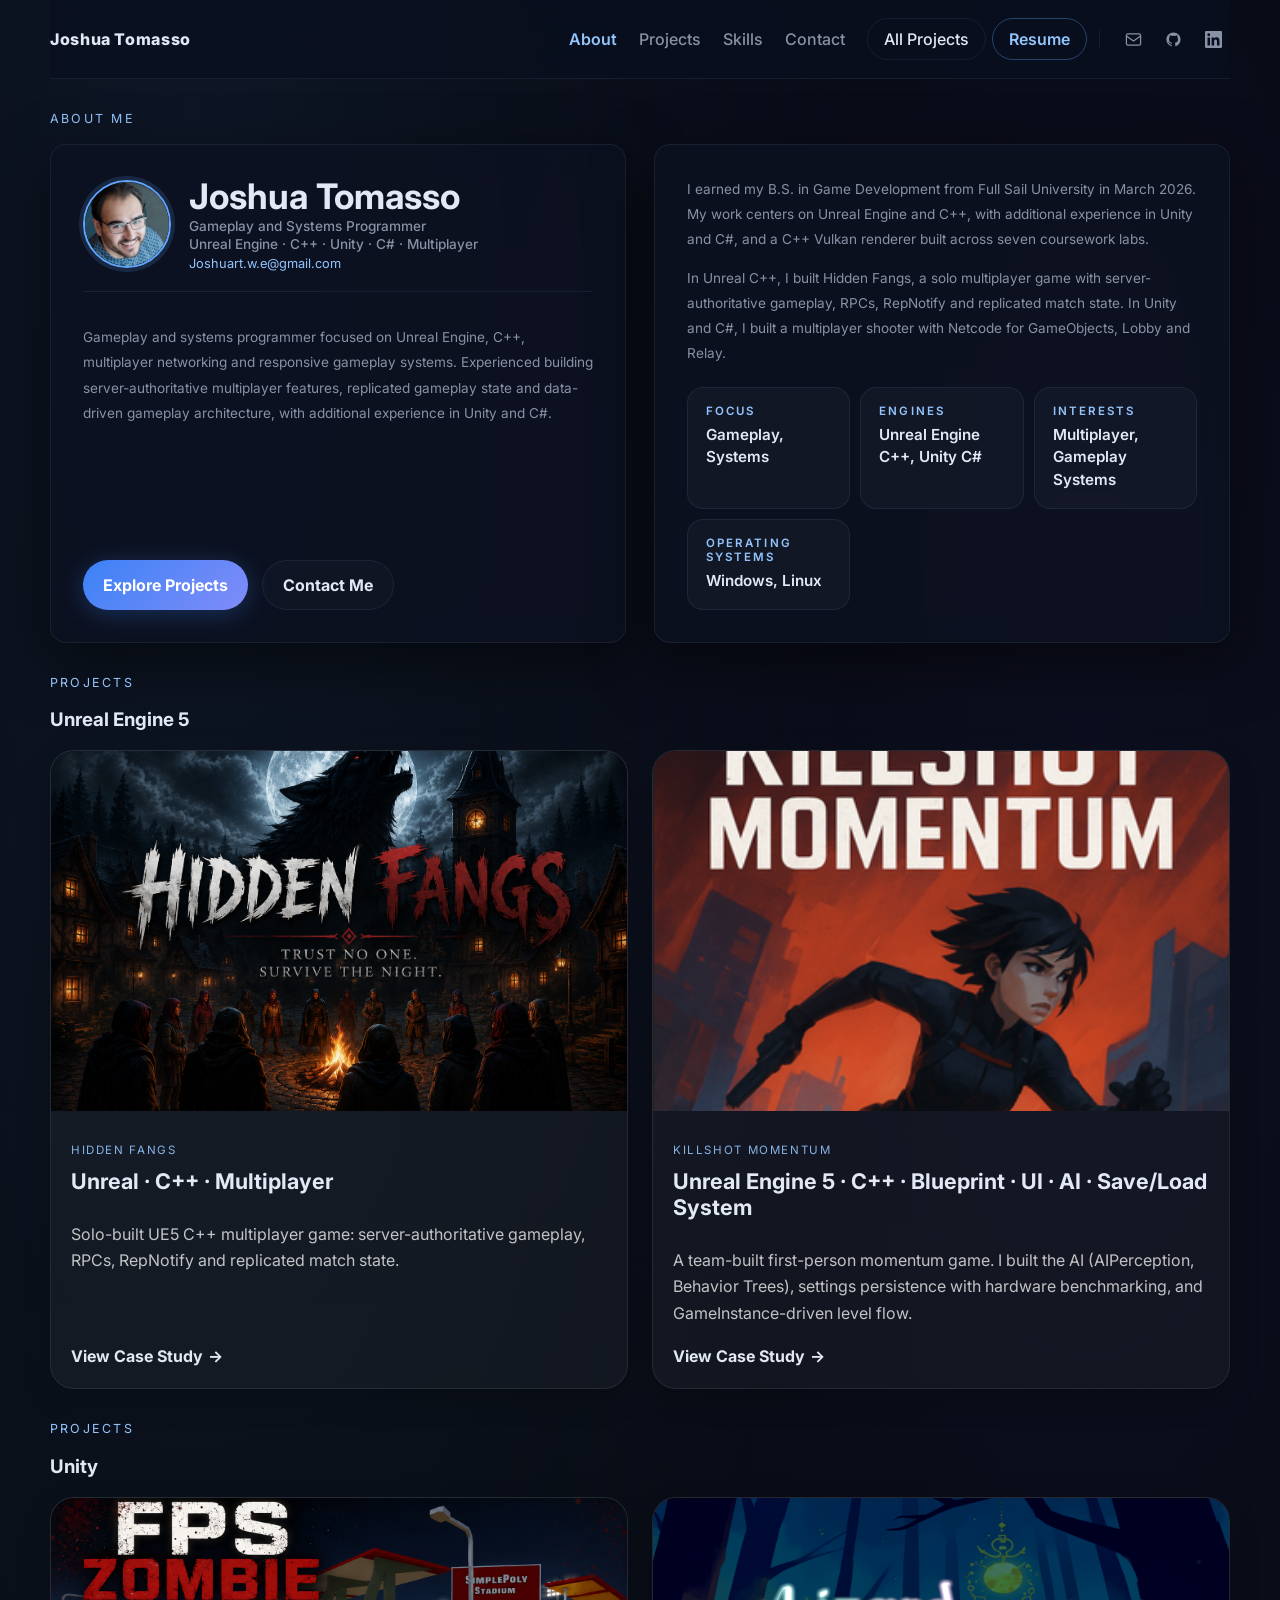
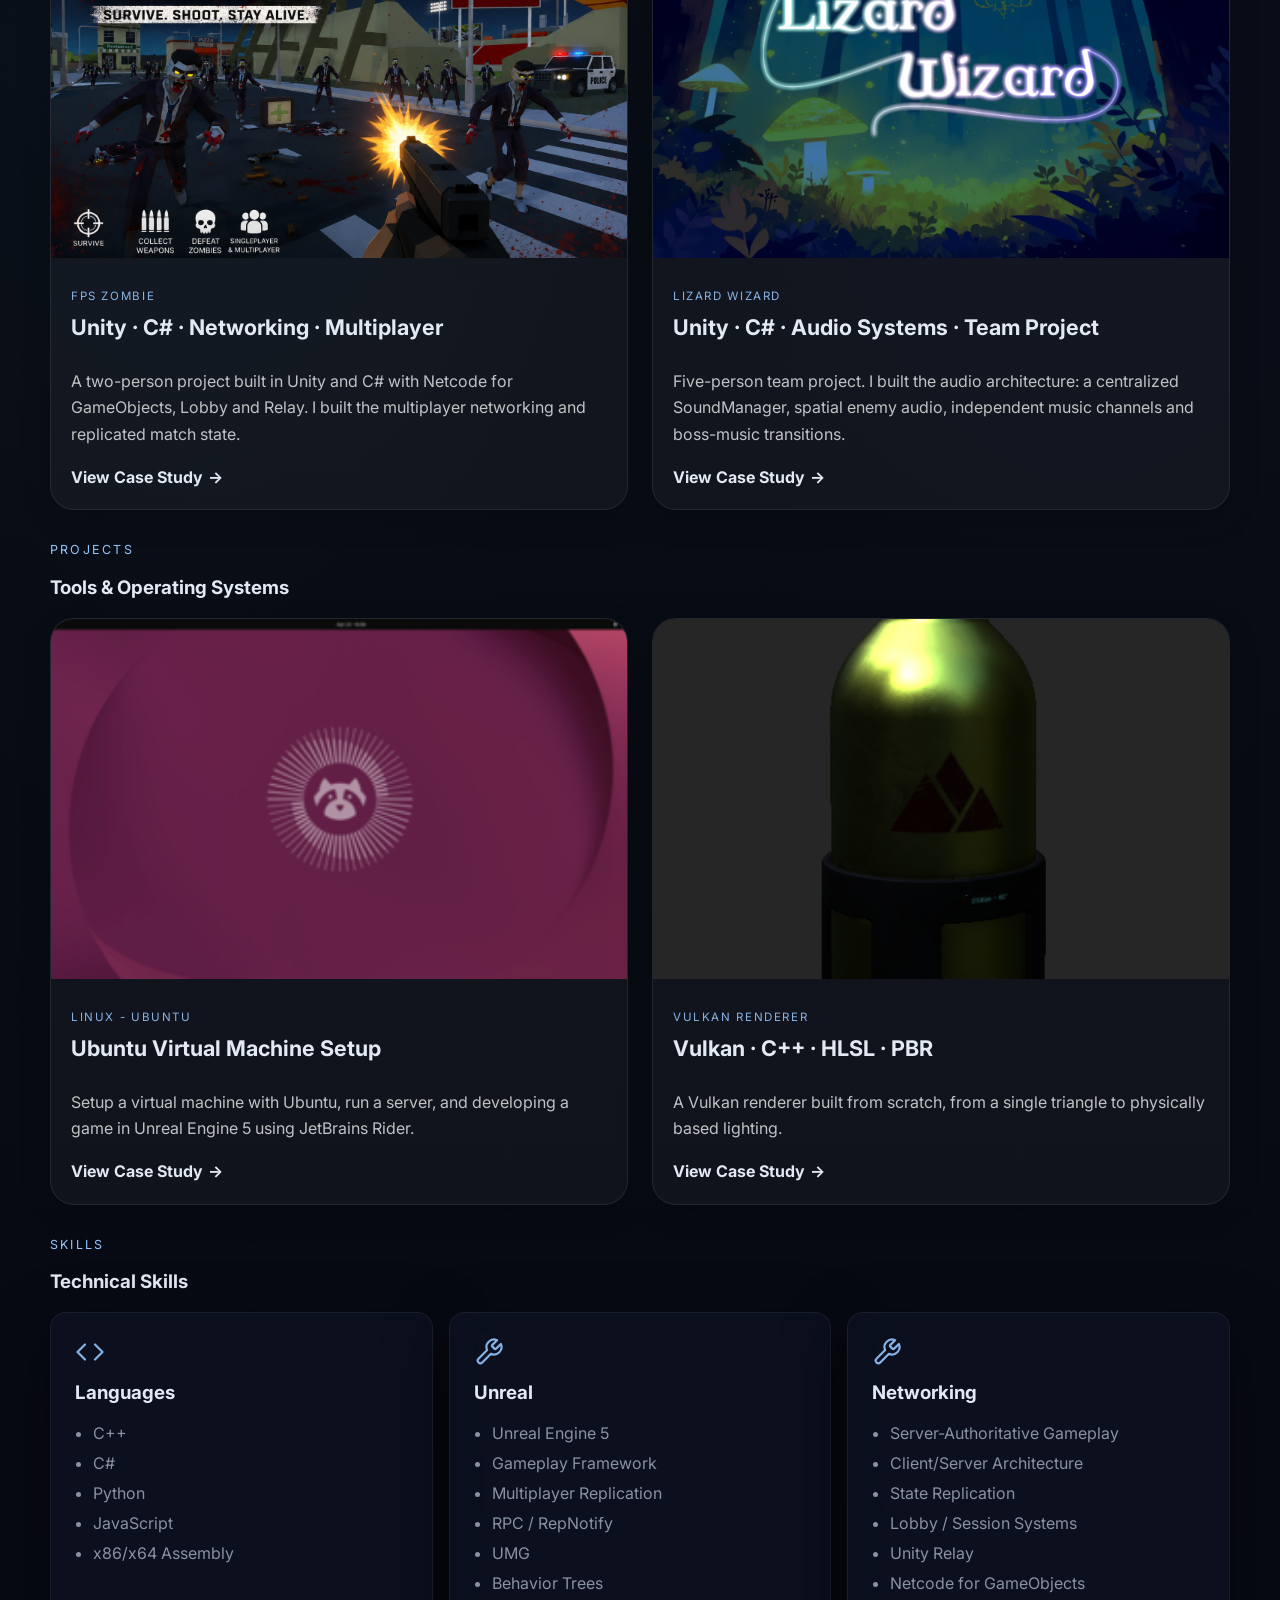
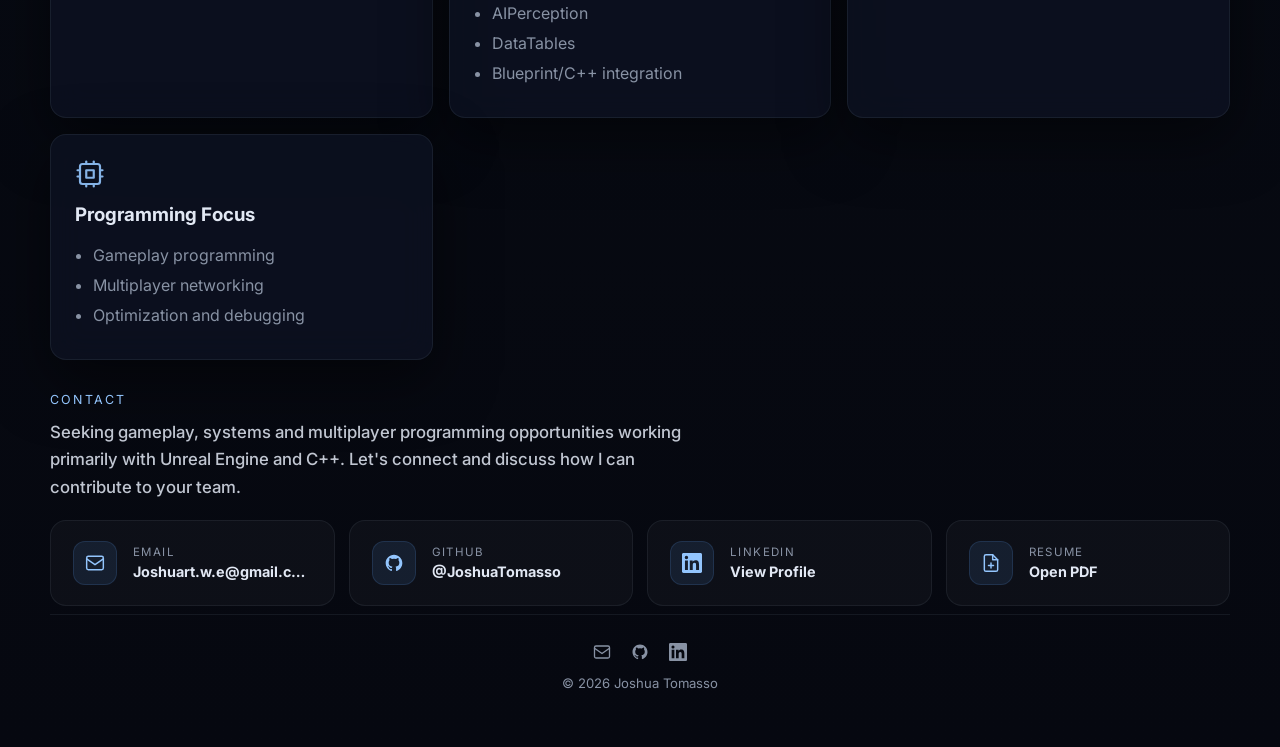
==== commit 264b5e1c: "Lizard Wizard Update" ====
--- a/index.html
+++ b/index.html
@@ -126,7 +126,7 @@
                         <p class="project-card-kicker">Hidden Fangs</p>
                         <h3><a href="projects/hidden-fangs.html">Unreal · C++ · Multiplayer</a></h3>
                         <p>
-                            A social game focusing on multiplayer interaction, player feedback, and gameplay feel.
+                            Solo-built UE5 C++ multiplayer game: server-authoritative gameplay, RPCs, RepNotify and replicated match state. 
                         </p>
 
                         <div class="project-card-actions">
@@ -147,7 +147,7 @@
                         <p class="project-card-kicker">Killshot Momentum</p>
                         <h3><a href="projects/killshot-momentum.html">Unreal Engine 5 · C++ · Blueprint · UI · AI · Save/Load System</a></h3>
                         <p>
-                            A gameplay project centered on momentum, action pacing, and Shooting.
+                            A team-built first-person momentum game. I built the AI (AIPerception, Behavior Trees), settings persistence with hardware benchmarking, and GameInstance-driven level flow.
                         </p>
 
                         <div class="project-card-actions">
@@ -180,7 +180,7 @@
                         <p class="project-card-kicker">FPS Zombie</p>
                         <h3><a href="projects/fpszombie.html">Unity · C# · Networking · Multiplayer</a></h3>
                         <p>
-                            A zombie shooter focused on combat feel, enemy behavior, and responsive gameplay systems.
+                            A two-person project built in Unity and C# with Netcode for GameObjects, Lobby and Relay. I built the multiplayer networking and replicated match state.
                         </p>
 
                         <div class="project-card-actions">
@@ -200,9 +200,9 @@
 
                     <div class="project-card-body">
                         <p class="project-card-kicker">Lizard Wizard</p>
-                        <h3><a href="projects/lizard-wizard.html">Unity · C# · Gameplay · Prototyping</a></h3>
-                        <p>
-                            A stylized game prototype exploring gameplay implementation, structure, and presentation.
+                        <h3><a href="projects/lizard-wizard.html">Unity · C# · Audio Systems · Team Project</a></h3>
+                        <p>
+                            Five-person team project. I built the audio architecture: a centralized SoundManager, spatial enemy audio, independent music channels and boss-music transitions.
                         </p>
 
                         <div class="project-card-actions">
